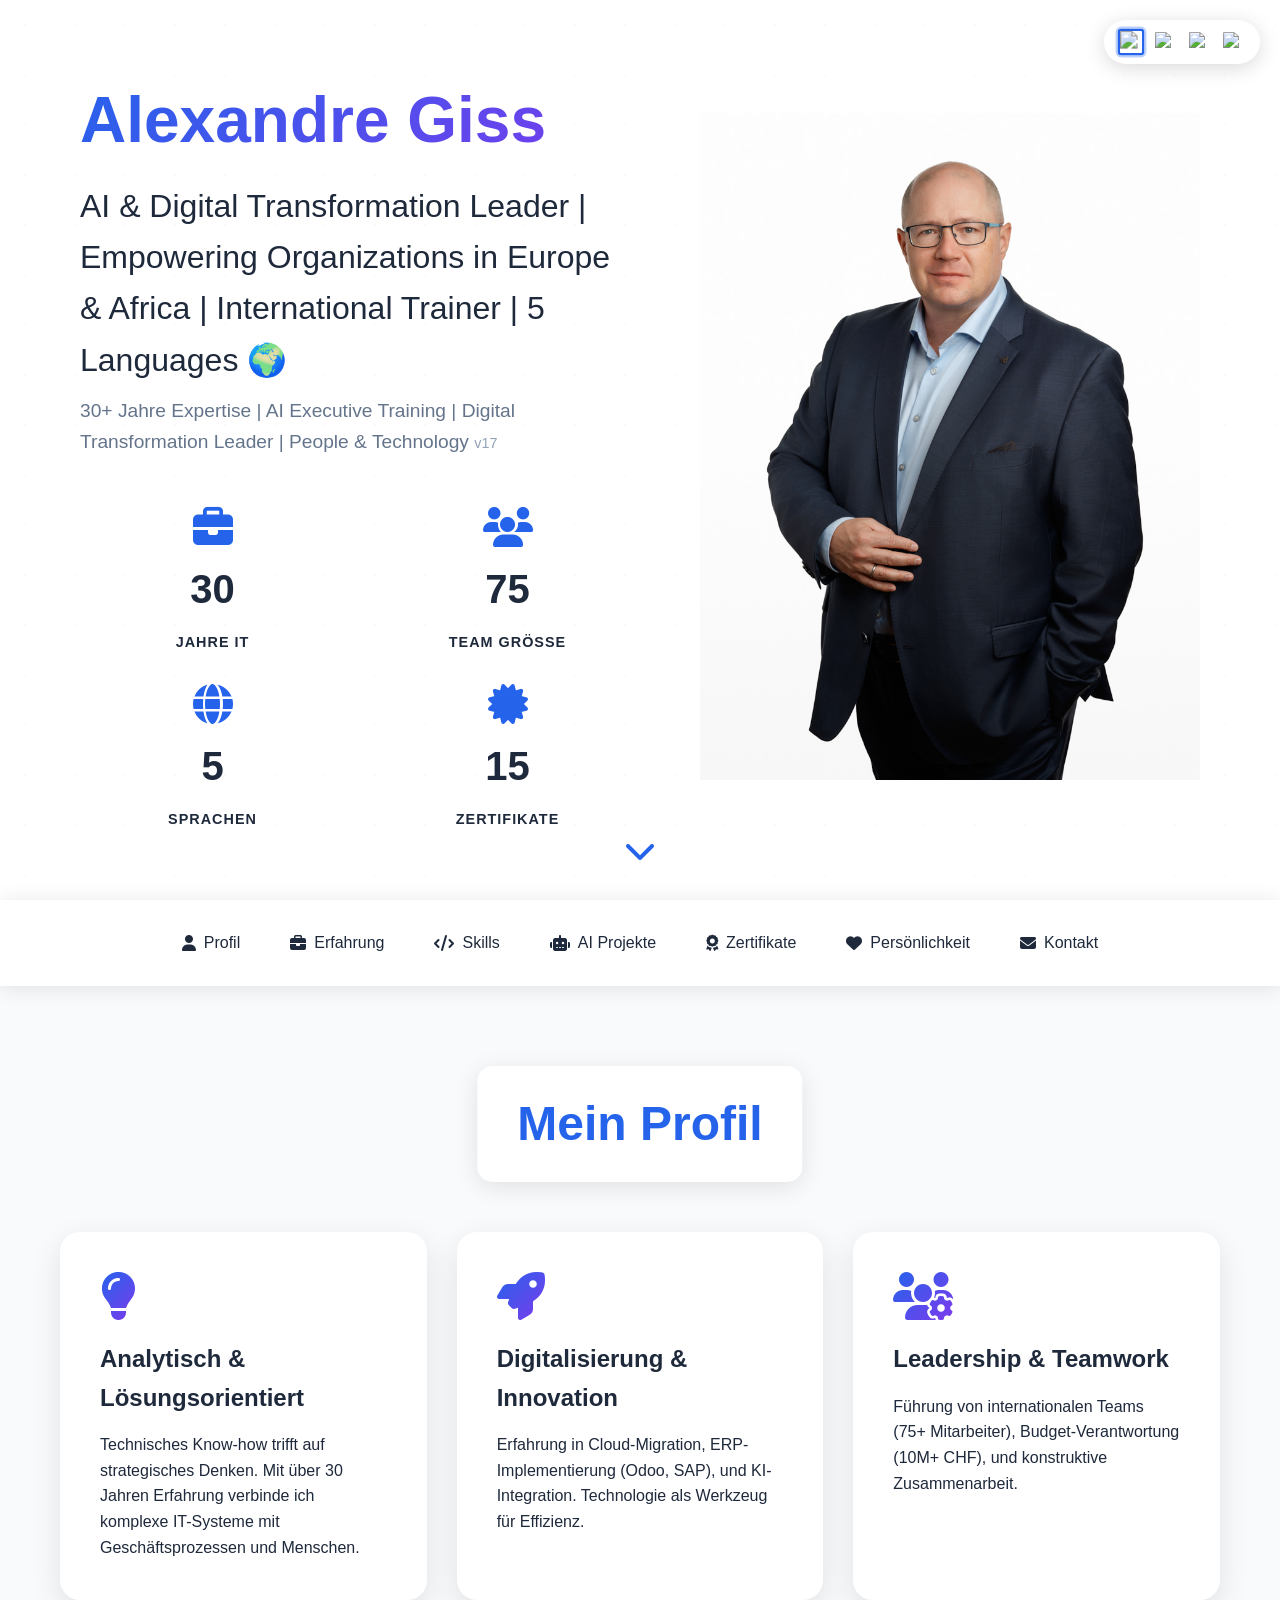
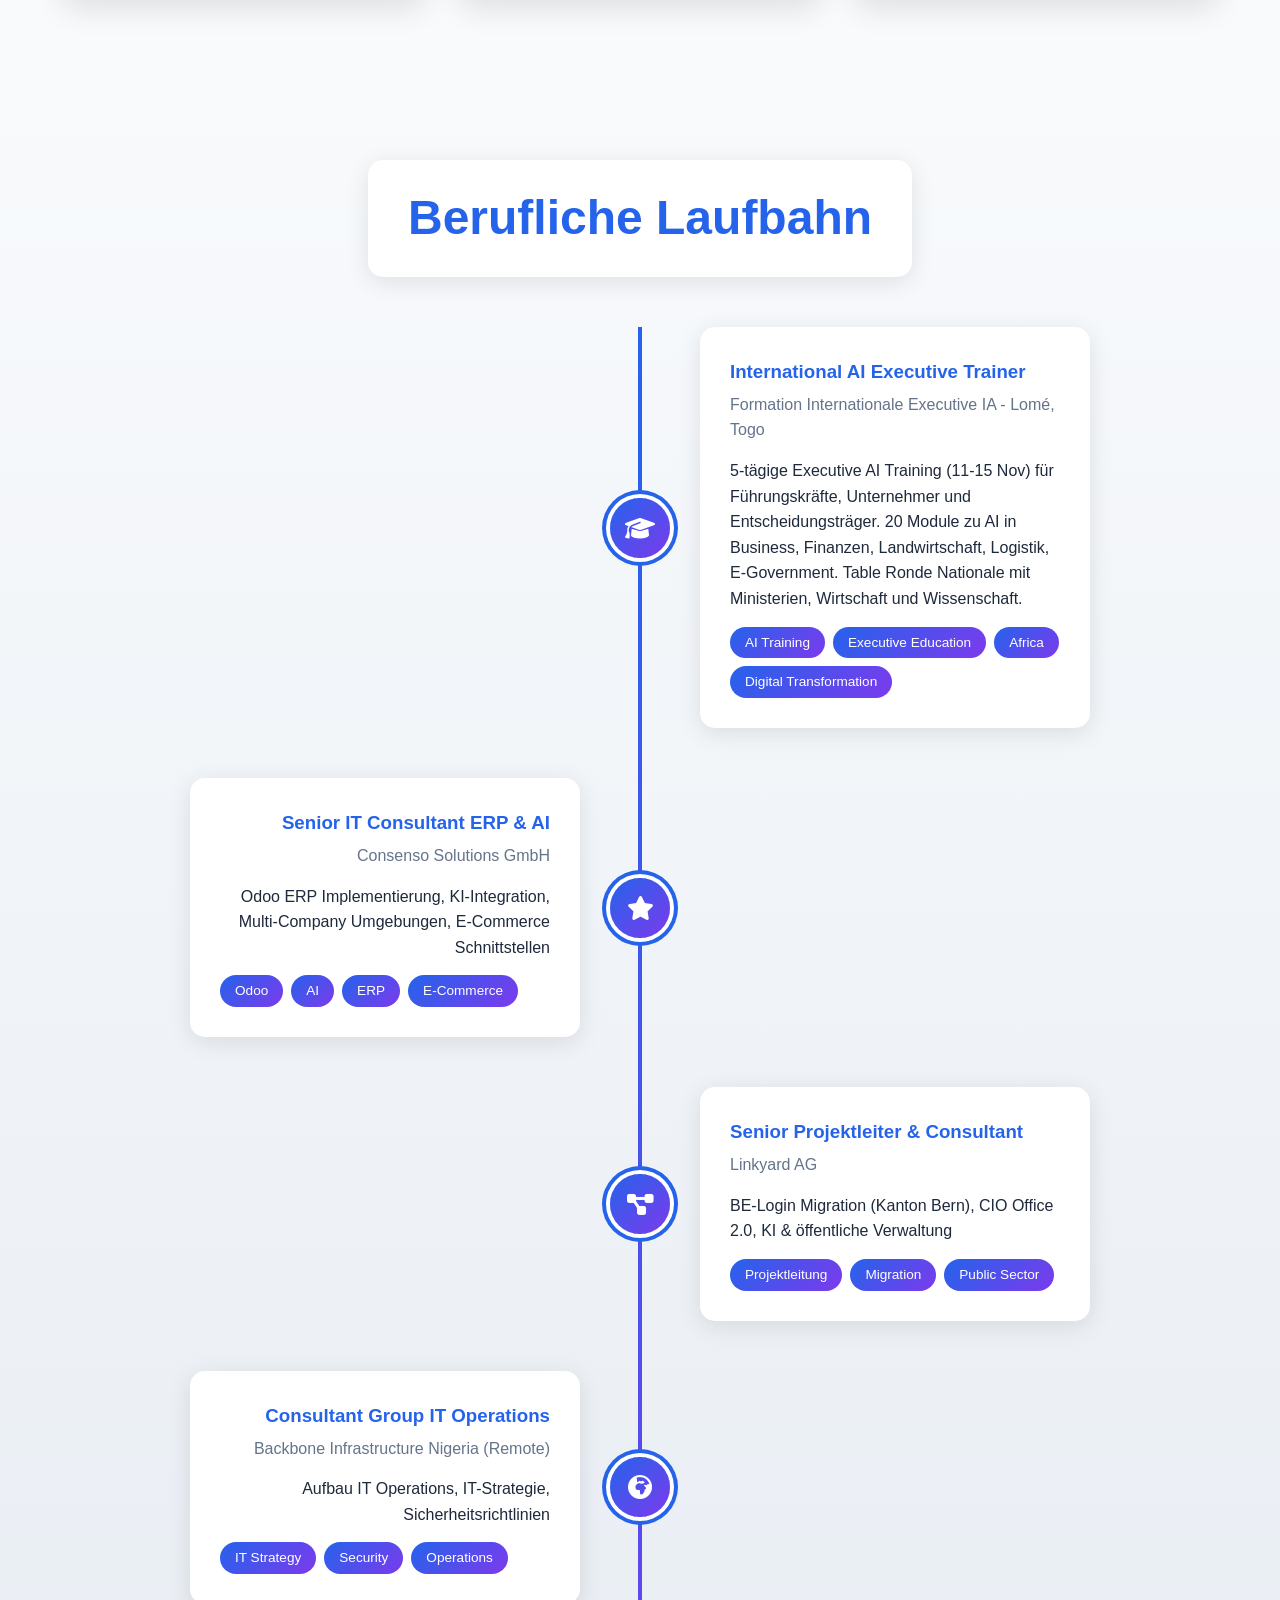
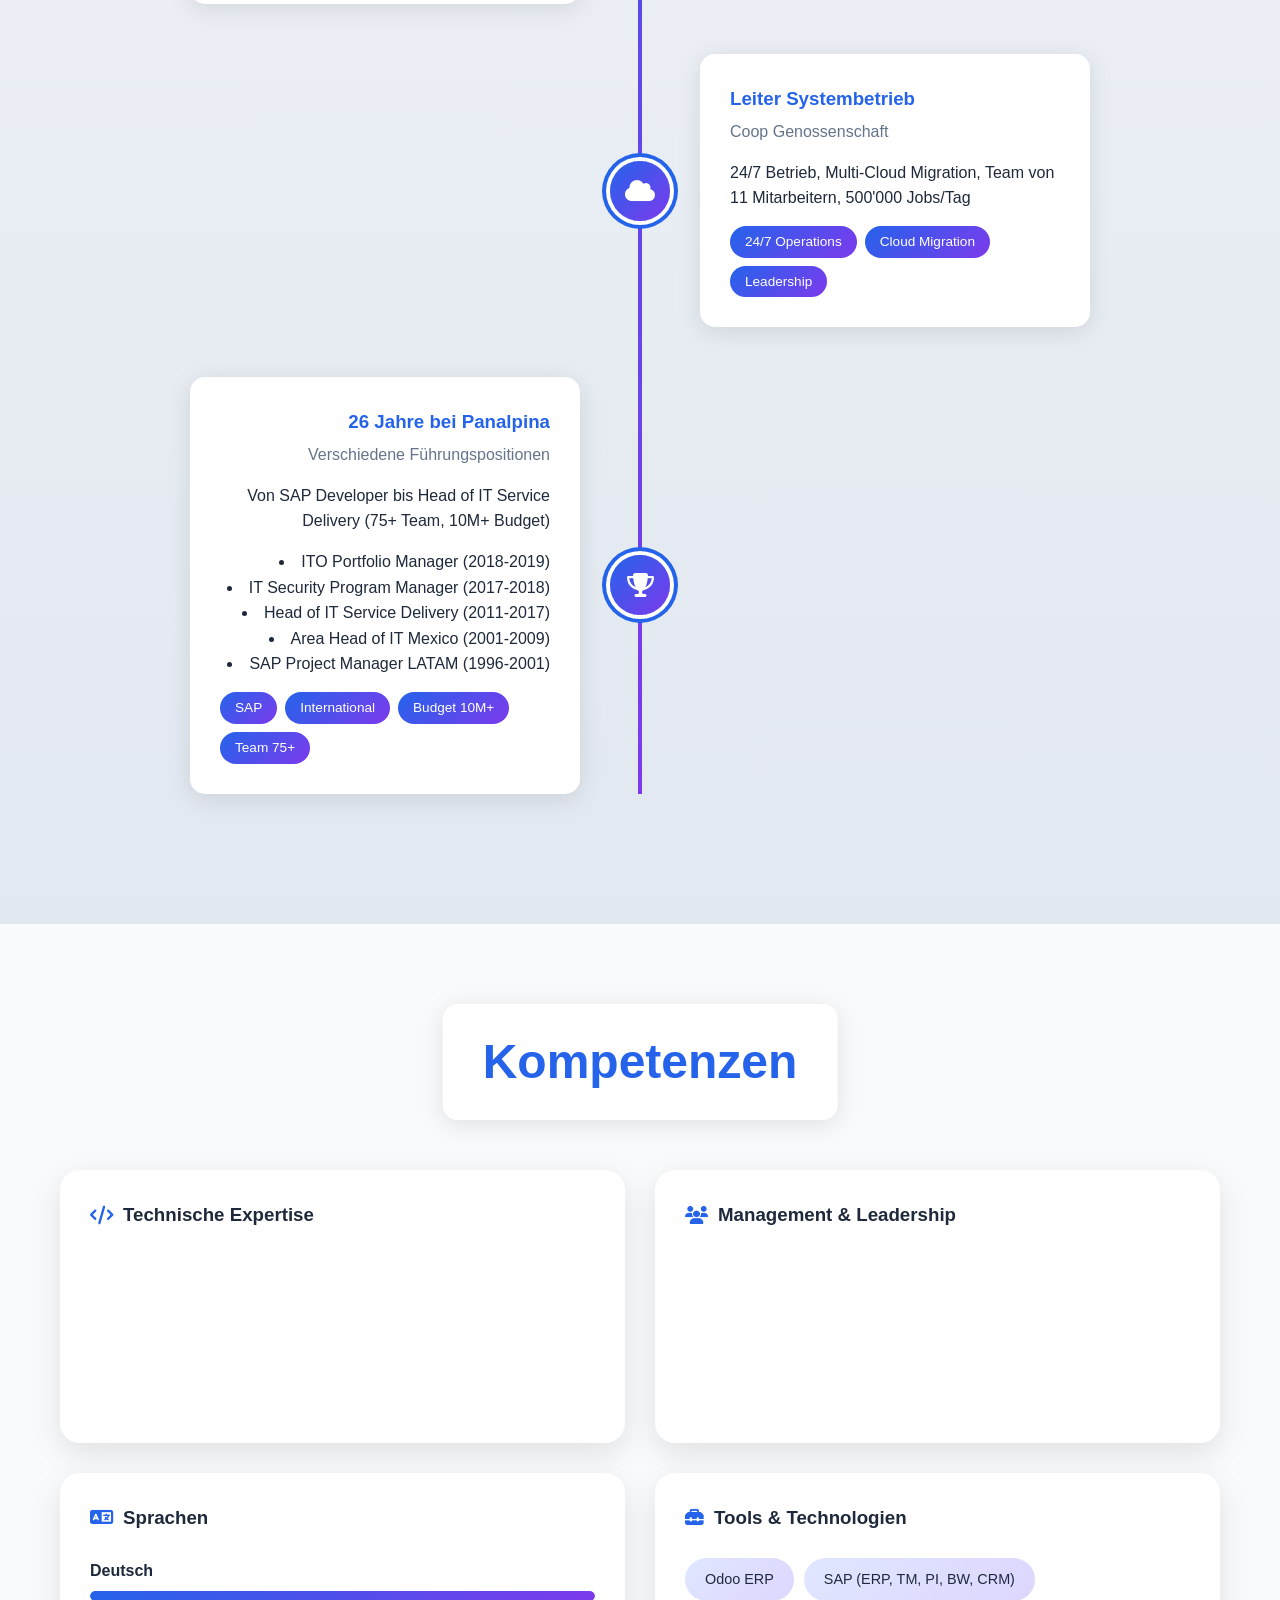
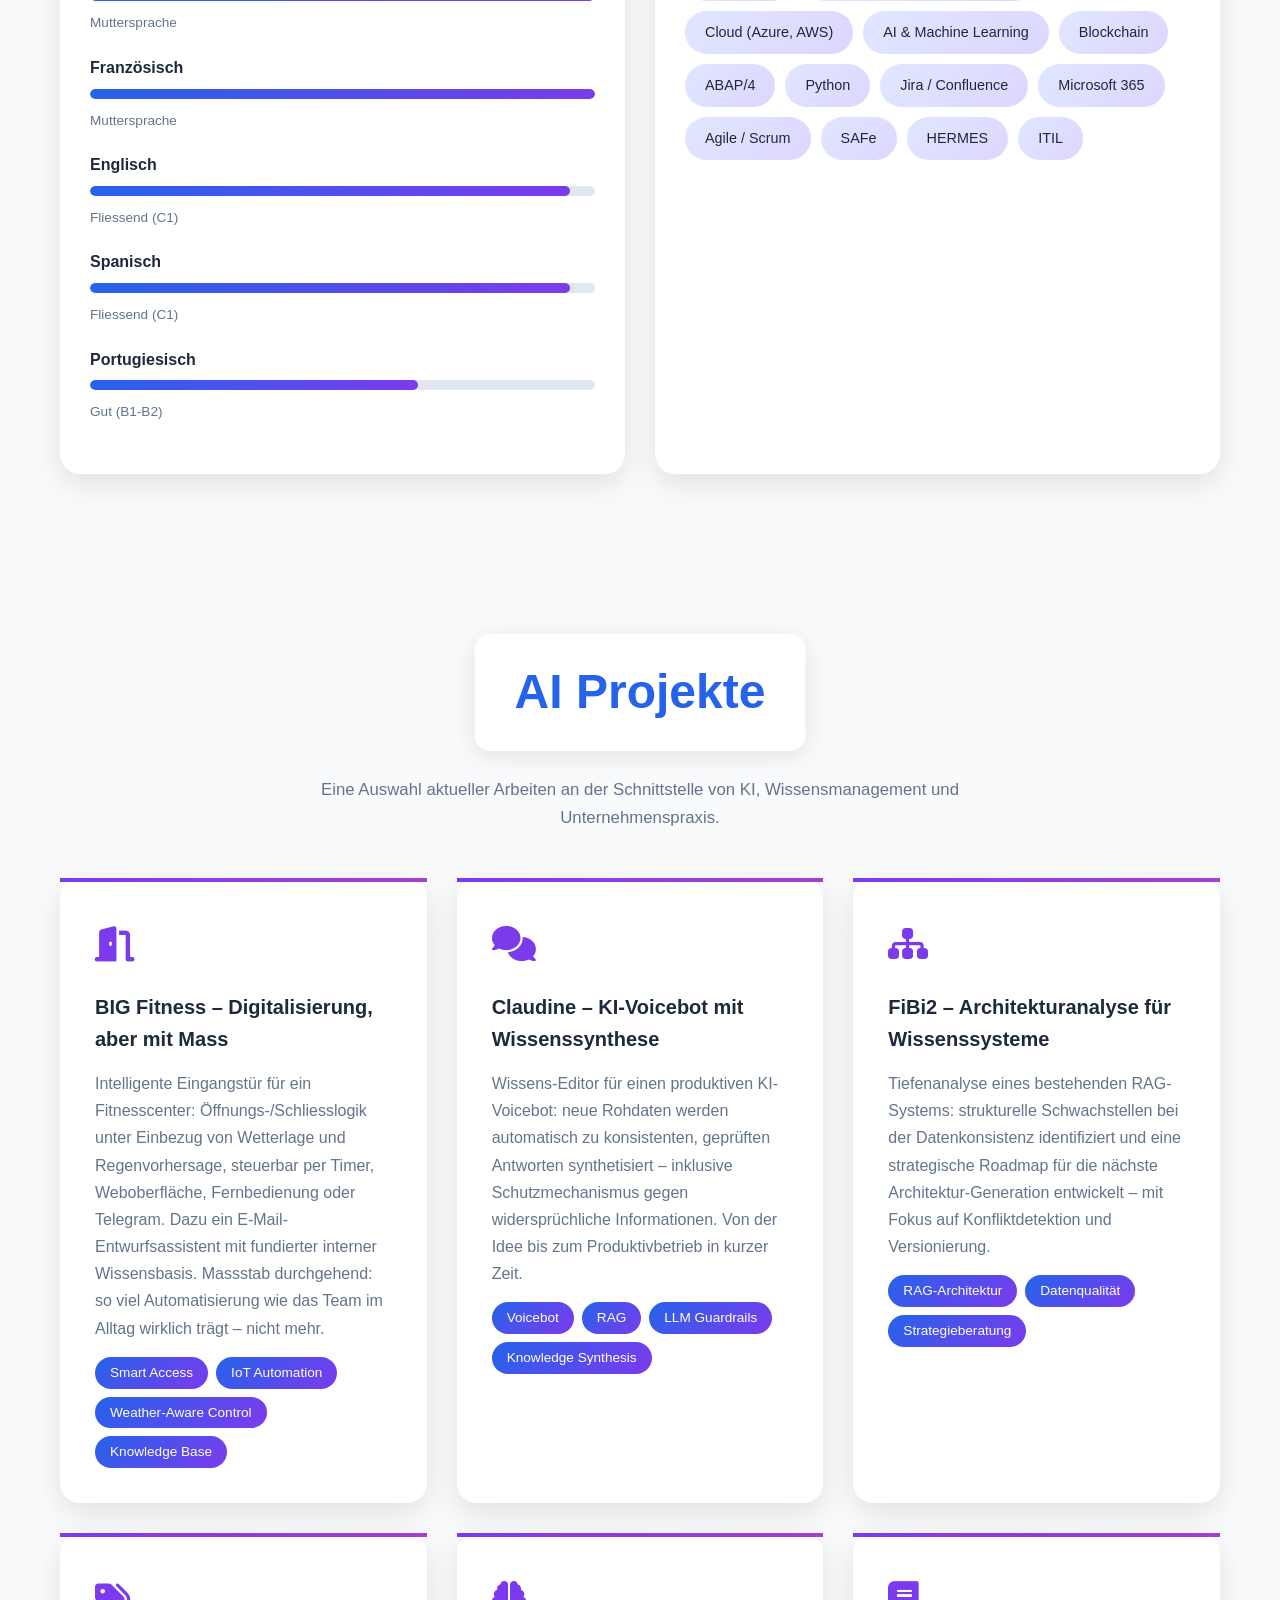
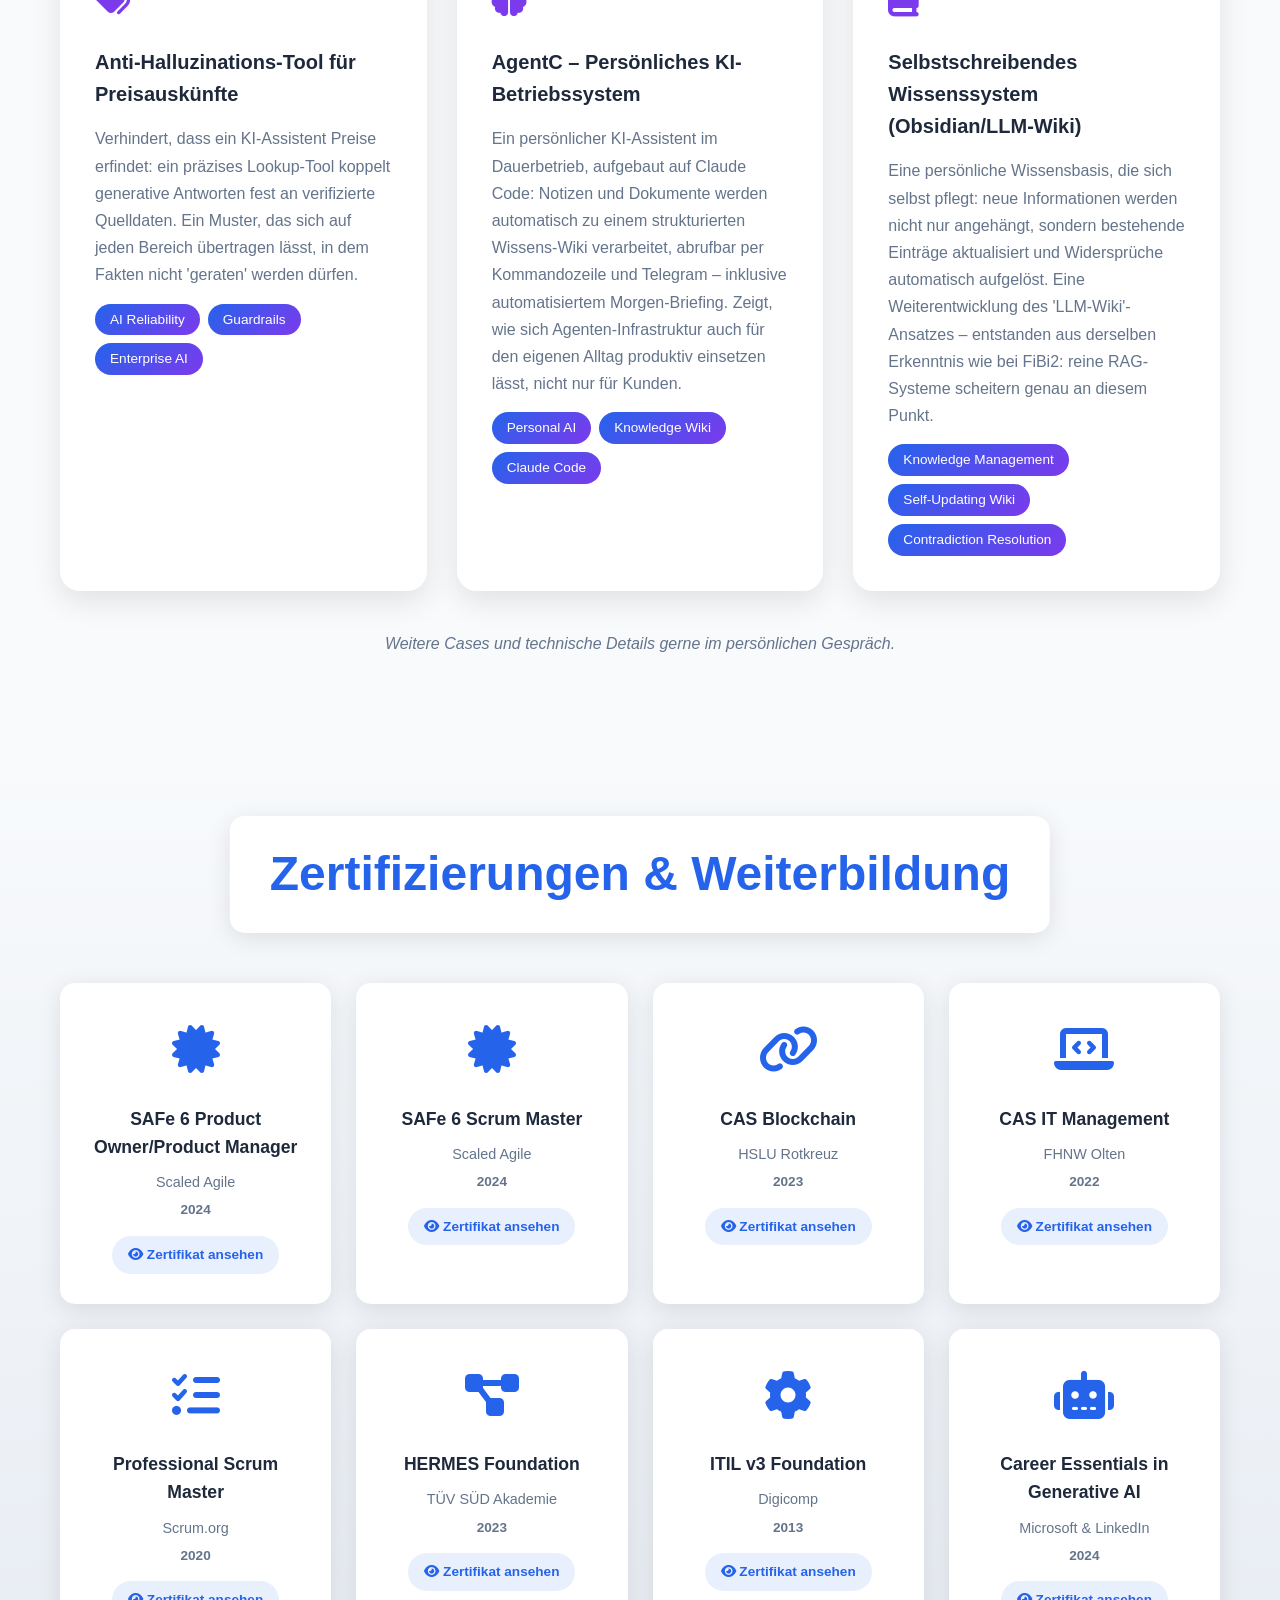
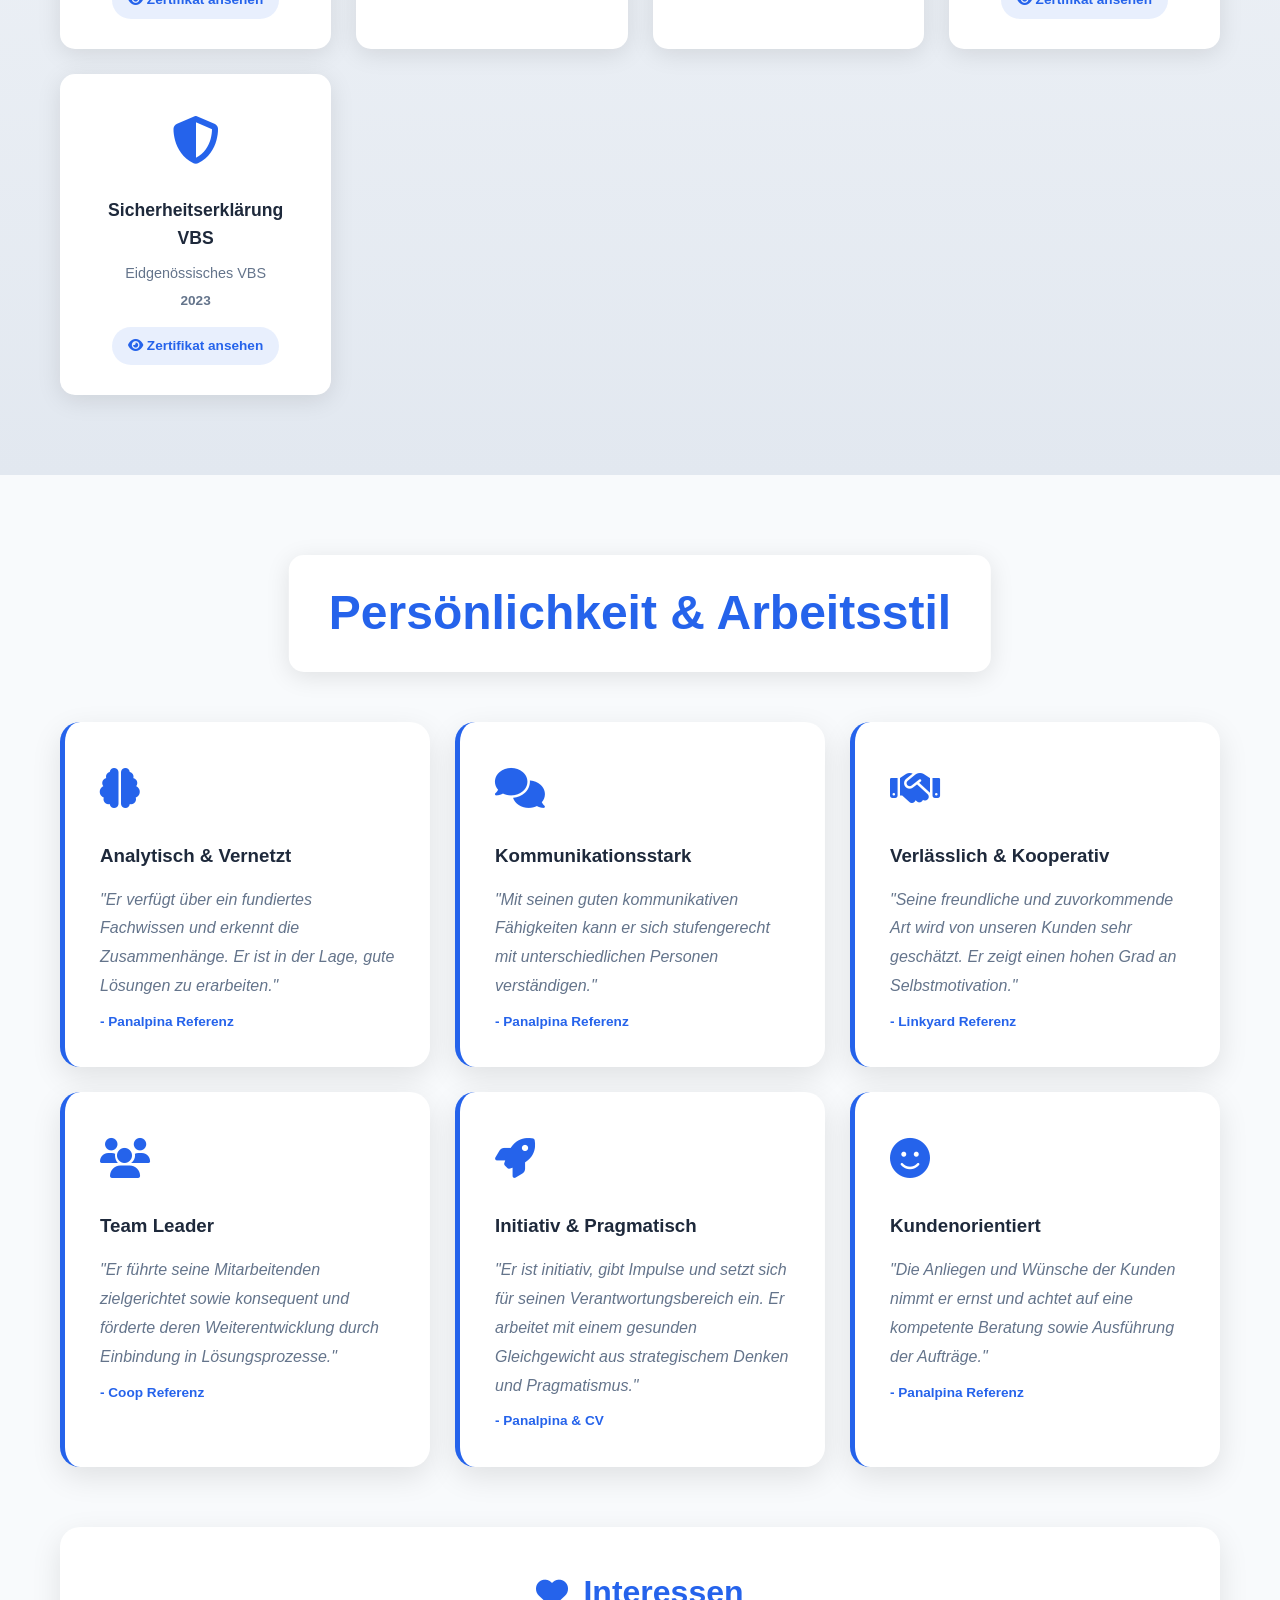
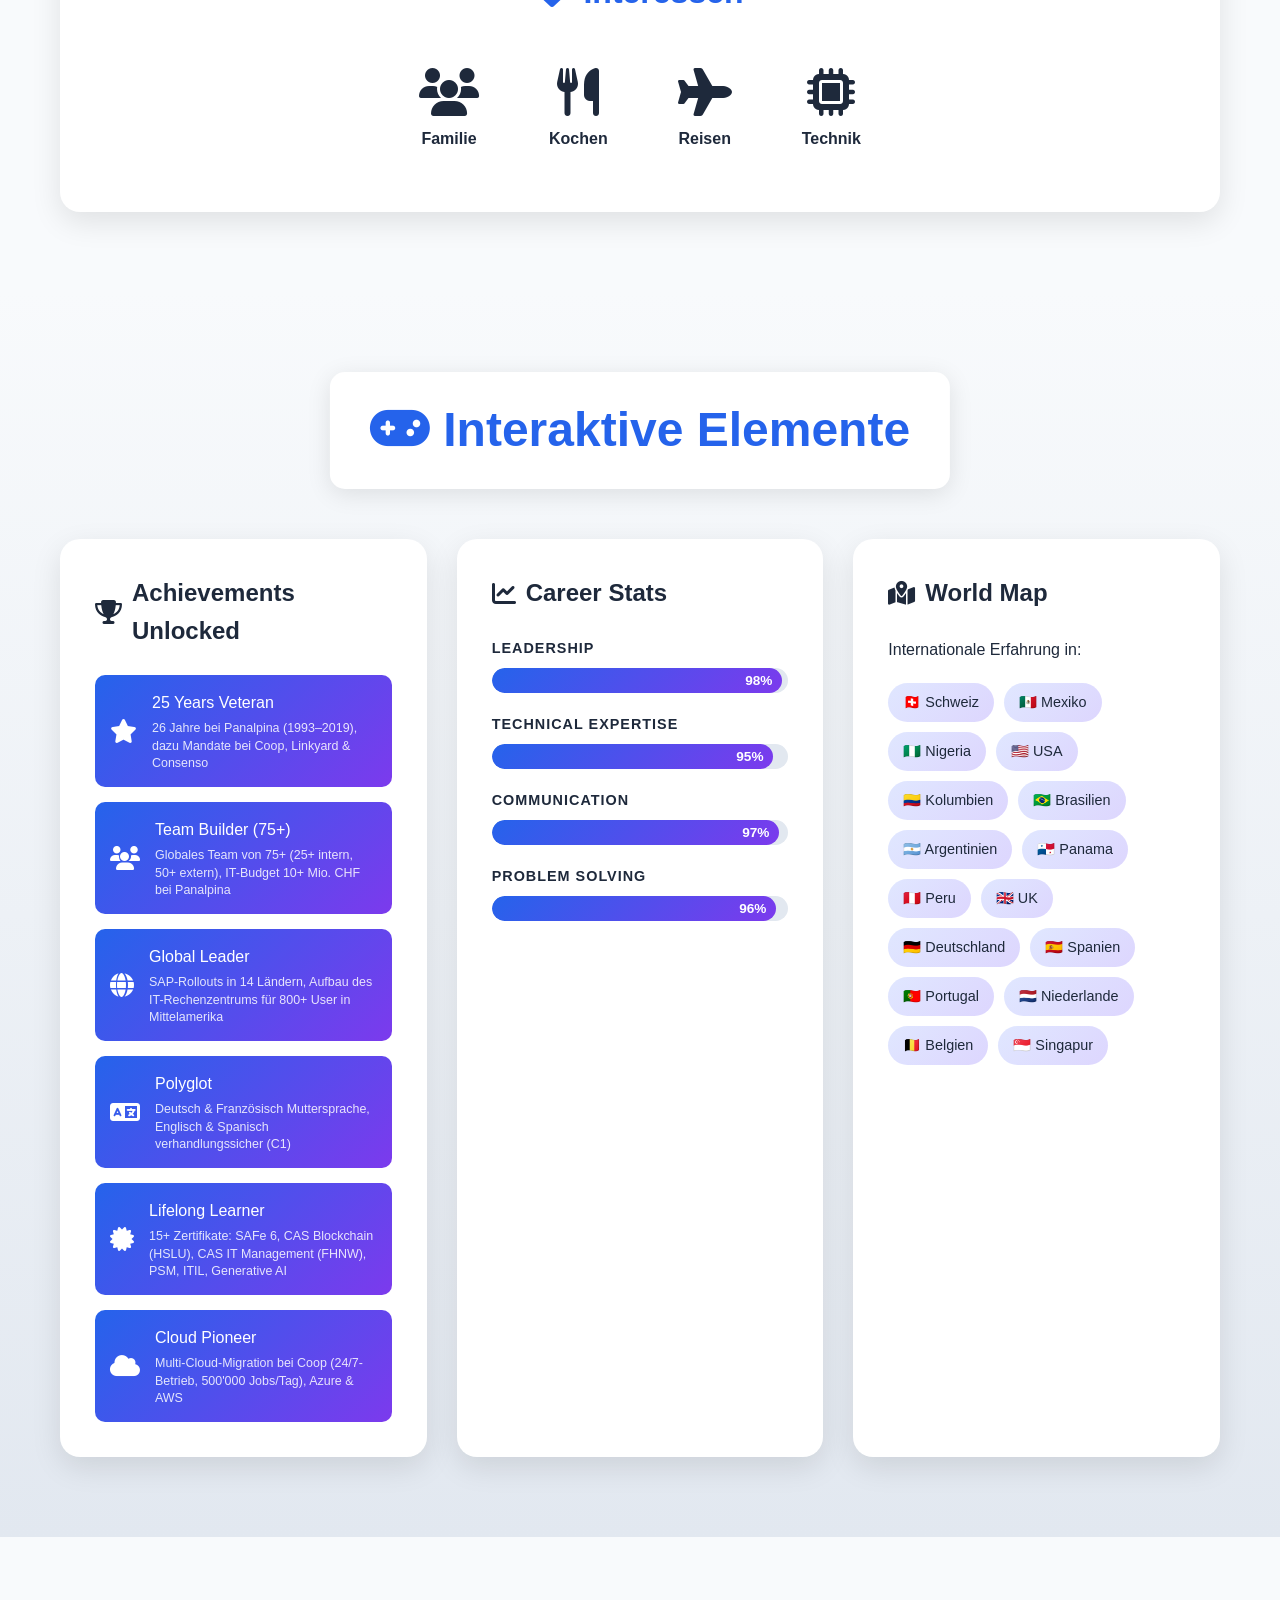
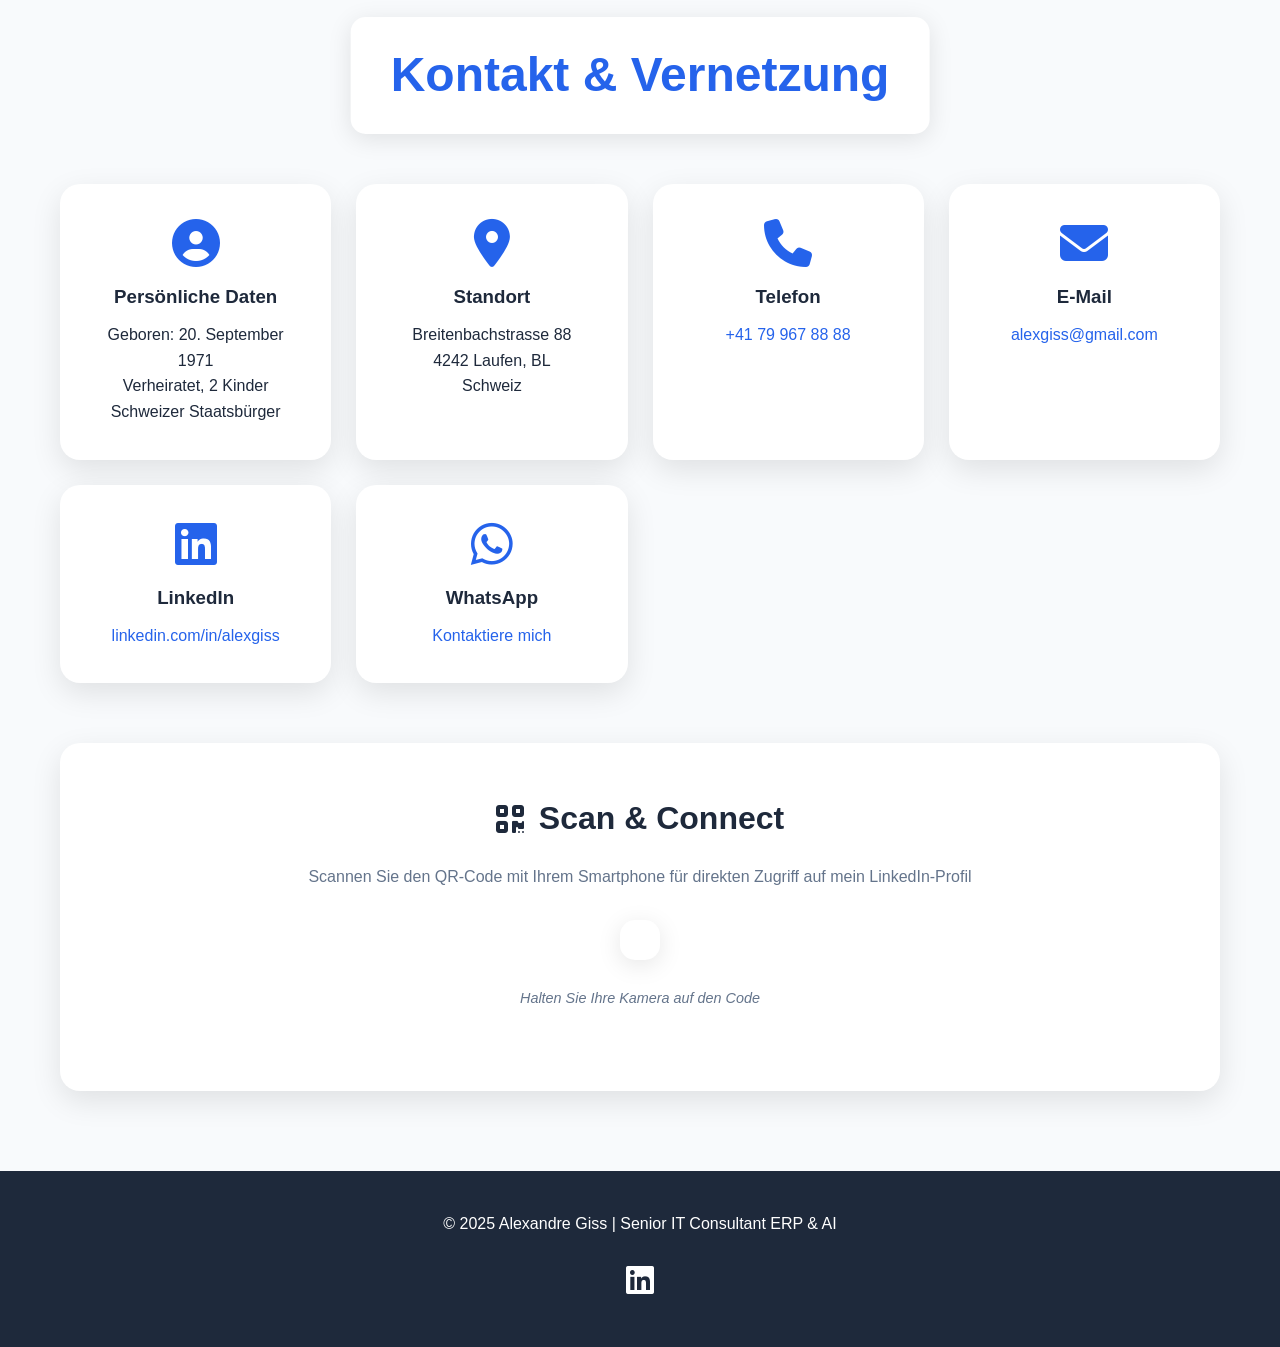
==== index-c.html @ f8e8632a "Restructure into single repo: index.html public default, index-c.html confidential index.html become" ====
<!DOCTYPE html>
<html lang="de">
<head>
    <meta charset="UTF-8">
    <meta name="viewport" content="width=device-width, initial-scale=1.0">
    <title>Alexandre Giss - AI & Digital Transformation Leader | International Trainer</title>
    <meta name="description" content="AI & Digital Transformation Leader | Empowering Organizations in Europe & Africa | International Trainer | 30+ Years Expertise">
    <meta property="og:title" content="Alexandre Giss - AI & Digital Transformation Leader | International Trainer">
    <meta property="og:description" content="AI & Digital Transformation Leader | Empowering Organizations in Europe & Africa | International Trainer | 30+ Years Expertise">
    <meta property="og:type" content="website">
    <meta property="og:url" content="https://xelag155.github.io">
    <meta name="twitter:card" content="summary_large_image">
    <meta name="twitter:title" content="Alexandre Giss - AI & Digital Transformation Leader | International Trainer">
    <meta name="twitter:description" content="AI & Digital Transformation Leader | Empowering Organizations in Europe & Africa | International Trainer | 30+ Years Expertise">
    <link rel="stylesheet" href="styles.css">
    <link rel="stylesheet" href="https://cdnjs.cloudflare.com/ajax/libs/font-awesome/6.4.0/css/all.min.css">
    <script src="https://cdn.jsdelivr.net/npm/chart.js@4.4.0/dist/chart.umd.min.js"></script>
    <script src="https://cdnjs.cloudflare.com/ajax/libs/qrcodejs/1.0.0/qrcode.min.js"></script>
</head>
<body>
    <!-- Language Switcher -->
    <div class="language-switcher">
        <img id="lang-de" class="lang-flag active"
             src="https://flagcdn.com/w40/ch.png"
             alt="Deutsch" title="Deutsch" width="24" height="24">
        <img id="lang-en" class="lang-flag"
             src="https://flagcdn.com/w40/gb.png"
             alt="English" title="English" width="24" height="18">
        <img id="lang-fr" class="lang-flag"
             src="https://flagcdn.com/w40/fr.png"
             alt="Français" title="Français" width="24" height="18">
        <img id="lang-es" class="lang-flag"
             src="https://flagcdn.com/w40/mx.png"
             alt="Español" title="Español" width="24" height="18">
    </div>

    <!-- Hero Section -->
    <section class="hero">
        <div class="hero-content">
            <h1>Alexandre Giss</h1>
            <h2 class="subtitle" data-de="AI & Digital Transformation Leader | Empowering Organizations in Europe & Africa | International Trainer | 5 Languages 🌍" data-en="AI & Digital Transformation Leader | Empowering Organizations in Europe & Africa | International Trainer | 5 Languages 🌍" data-fr="Leader en IA & Transformation Digitale | Autonomisation des Organisations en Europe & Afrique | Formateur International | 5 Langues 🌍" data-es="Líder en IA & Transformación Digital | Empoderamiento de Organizaciones en Europa & África | Formador Internacional | 5 Idiomas 🌍">AI & Digital Transformation Leader | Empowering Organizations in Europe & Africa | International Trainer | 5 Languages 🌍</h2>
            <p class="tagline">
                <span data-de="30+ Jahre Expertise | AI Executive Training | Digital Transformation Leader | People & Technology" data-en="30+ Years of Expertise | AI Executive Training | Digital Transformation Leader | People & Technology" data-fr="30+ Années d'Expertise | Formation Executive IA | Leader de la Transformation Digitale | Personnes & Technologie" data-es="30+ Años de Experiencia | Formación Ejecutiva IA | Líder en Transformación Digital | Personas & Tecnología">30+ Jahre Expertise | AI Executive Training | Digital Transformation Leader | People & Technology</span>
                <span style="color: #94a3b8; font-size: 0.75em; font-weight: 300;">v17</span>
            </p>
            <div class="hero-stats">
                <div class="stat-item">
                    <i class="fas fa-briefcase"></i>
                    <span class="stat-number" data-target="30">30</span>
                    <span class="stat-label" data-de="Jahre IT" data-en="Years in IT" data-fr="Années IT" data-es="Años TI">Jahre IT</span>
                </div>
                <div class="stat-item">
                    <i class="fas fa-users"></i>
                    <span class="stat-number" data-target="75">75</span>
                    <span class="stat-label" data-de="Team Größe" data-en="Team Size" data-fr="Taille d'Équipe" data-es="Tamaño de Equipo">Team Größe</span>
                </div>
                <div class="stat-item">
                    <i class="fas fa-globe"></i>
                    <span class="stat-number" data-target="5">5</span>
                    <span class="stat-label" data-de="Sprachen" data-en="Languages" data-fr="Langues" data-es="Idiomas">Sprachen</span>
                </div>
                <div class="stat-item">
                    <i class="fas fa-certificate"></i>
                    <span class="stat-number" data-target="15">15</span>
                    <span class="stat-label" data-de="Zertifikate" data-en="Certificates" data-fr="Certificats" data-es="Certificados">Zertifikate</span>
                </div>
            </div>
        </div>
        <div class="hero-image">
            <img src="Giss-Alex-1161.jpg" alt="Alexandre Giss" class="profile-photo">
        </div>
        <div class="scroll-indicator">
            <i class="fas fa-chevron-down"></i>
        </div>
    </section>

    <!-- Navigation -->
    <nav class="nav-bar">
        <a href="#about" class="nav-link"><i class="fas fa-user"></i> <span data-de="Profil" data-en="Profile" data-fr="Profil" data-es="Perfil">Profil</span></a>
        <a href="#experience" class="nav-link"><i class="fas fa-briefcase"></i> <span data-de="Erfahrung" data-en="Experience" data-fr="Expérience" data-es="Experiencia">Erfahrung</span></a>
        <a href="#skills" class="nav-link"><i class="fas fa-code"></i> <span data-de="Skills" data-en="Skills" data-fr="Compétences" data-es="Competencias">Skills</span></a>
        <a href="#ai-projects" class="nav-link"><i class="fas fa-robot"></i> <span data-de="AI Projekte" data-en="AI Projects" data-fr="Projets IA" data-es="Proyectos IA">AI Projekte</span></a>
        <a href="#certifications" class="nav-link"><i class="fas fa-award"></i> <span data-de="Zertifikate" data-en="Certifications" data-fr="Certificats" data-es="Certificados">Zertifikate</span></a>
        <a href="#personality" class="nav-link"><i class="fas fa-heart"></i> <span data-de="Persönlichkeit" data-en="Personality" data-fr="Personnalité" data-es="Personalidad">Persönlichkeit</span></a>
        <a href="#contact" class="nav-link"><i class="fas fa-envelope"></i> <span data-de="Kontakt" data-en="Contact" data-fr="Contact" data-es="Contacto">Kontakt</span></a>
    </nav>

    <!-- About Section -->
    <section id="about" class="section">
        <div class="container">
            <h2 class="section-title" data-de="Mein Profil" data-en="My Profile" data-fr="Mon Profil" data-es="Mi Perfil">Mein Profil</h2>
            <div class="about-grid">
                <div class="about-card">
                    <i class="fas fa-lightbulb"></i>
                    <h3 data-de="Analytisch & Lösungsorientiert" data-en="Analytical & Solution-Oriented" data-fr="Analytique & Orienté Solutions" data-es="Analítico & Orientado a Soluciones">Analytisch & Lösungsorientiert</h3>
                    <p data-de="Technisches Know-how trifft auf strategisches Denken. Mit über 30 Jahren Erfahrung verbinde ich komplexe IT-Systeme mit Geschäftsprozessen und Menschen." data-en="Technical expertise meets strategic thinking. With over 30 years of experience, I connect complex IT systems with business processes and people." data-fr="L'expertise technique rencontre la pensée stratégique. Avec plus de 30 ans d'expérience, je relie les systèmes informatiques complexes aux processus métier et aux personnes." data-es="La experiencia técnica se encuentra con el pensamiento estratégico. Con más de 30 años de experiencia, conecto sistemas TI complejos con procesos empresariales y personas.">Technisches Know-how trifft auf strategisches Denken. Mit über 30 Jahren Erfahrung verbinde ich komplexe IT-Systeme mit Geschäftsprozessen und Menschen.</p>
                </div>
                <div class="about-card">
                    <i class="fas fa-rocket"></i>
                    <h3 data-de="Digitalisierung & Innovation" data-en="Digitalization & Innovation" data-fr="Digitalisation & Innovation" data-es="Digitalización & Innovación">Digitalisierung & Innovation</h3>
                    <p data-de="Erfahrung in Cloud-Migration, ERP-Implementierung (Odoo, SAP), und KI-Integration. Technologie als Werkzeug für Effizienz." data-en="Experience in cloud migration, ERP implementation (Odoo, SAP), and AI integration. Technology as a tool for efficiency." data-fr="Expérience en migration cloud, implémentation ERP (Odoo, SAP) et intégration IA. La technologie comme outil d'efficacité." data-es="Experiencia en migración cloud, implementación ERP (Odoo, SAP) e integración de IA. La tecnología como herramienta de eficiencia.">Erfahrung in Cloud-Migration, ERP-Implementierung (Odoo, SAP), und KI-Integration. Technologie als Werkzeug für Effizienz.</p>
                </div>
                <div class="about-card">
                    <i class="fas fa-users-cog"></i>
                    <h3 data-de="Leadership & Teamwork" data-en="Leadership & Teamwork" data-fr="Leadership & Travail d'Équipe" data-es="Liderazgo & Trabajo en Equipo">Leadership & Teamwork</h3>
                    <p data-de="Führung von internationalen Teams (75+ Mitarbeiter), Budget-Verantwortung (10M+ CHF), und konstruktive Zusammenarbeit." data-en="Leading international teams (75+ employees), budget responsibility (10M+ CHF), and constructive collaboration." data-fr="Direction d'équipes internationales (75+ employés), responsabilité budgétaire (10M+ CHF) et collaboration constructive." data-es="Dirección de equipos internacionales (75+ empleados), responsabilidad presupuestaria (10M+ CHF) y colaboración constructiva.">Führung von internationalen Teams (75+ Mitarbeiter), Budget-Verantwortung (10M+ CHF), und konstruktive Zusammenarbeit.</p>
                </div>
            </div>
        </div>
    </section>

    <!-- Experience Timeline -->
    <section id="experience" class="section bg-alt">
        <div class="container">
            <h2 class="section-title" data-de="Berufliche Laufbahn" data-en="Professional Career" data-fr="Parcours Professionnel" data-es="Carrera Profesional">Berufliche Laufbahn</h2>
            <div class="timeline">
                <div class="timeline-item" data-year="2025">
                    <div class="timeline-icon"><i class="fas fa-graduation-cap"></i></div>
                    <div class="timeline-content">
                        <h3 data-de="International AI Executive Trainer" data-en="International AI Executive Trainer" data-fr="Formateur International Executive IA" data-es="Formador Internacional Ejecutivo IA">International AI Executive Trainer</h3>
                        <h4 data-de="Formation Internationale Executive IA - Lomé, Togo" data-en="International Executive AI Training - Lomé, Togo" data-fr="Formation Internationale Executive IA - Lomé, Togo" data-es="Formación Internacional Ejecutiva IA - Lomé, Togo">Formation Internationale Executive IA - Lomé, Togo</h4>
                        <p data-de="5-tägige Executive AI Training (11-15 Nov) für Führungskräfte, Unternehmer und Entscheidungsträger. 20 Module zu AI in Business, Finanzen, Landwirtschaft, Logistik, E-Government. Table Ronde Nationale mit Ministerien, Wirtschaft und Wissenschaft." data-en="5-day Executive AI Training (Nov 11-15) for executives, entrepreneurs and decision-makers. 20 modules on AI in Business, Finance, Agriculture, Logistics, E-Government. National Round Table with Ministries, Business and Academia." data-fr="Formation Executive IA de 5 jours (11-15 nov) pour dirigeants, entrepreneurs et décideurs. 20 modules sur l'IA dans les affaires, finance, agriculture, logistique, e-gouvernement. Table Ronde Nationale avec Ministères, Entreprises et Académie." data-es="Formación Ejecutiva IA de 5 días (11-15 nov) para ejecutivos, emprendedores y tomadores de decisiones. 20 módulos sobre IA en Negocios, Finanzas, Agricultura, Logística, E-Gobierno. Mesa Redonda Nacional con Ministerios, Empresas y Academia.">5-tägige Executive AI Training (11-15 Nov) für Führungskräfte, Unternehmer und Entscheidungsträger. 20 Module zu AI in Business, Finanzen, Landwirtschaft, Logistik, E-Government. Table Ronde Nationale mit Ministerien, Wirtschaft und Wissenschaft.</p>
                        <div class="tags">
                            <span class="tag">AI Training</span>
                            <span class="tag">Executive Education</span>
                            <span class="tag">Africa</span>
                            <span class="tag">Digital Transformation</span>
                        </div>
                    </div>
                </div>
                <div class="timeline-item" data-year="2024">
                    <div class="timeline-icon"><i class="fas fa-star"></i></div>
                    <div class="timeline-content">
                        <h3>Senior IT Consultant ERP & AI</h3>
                        <h4>Consenso Solutions GmbH</h4>
                        <p data-de="Odoo ERP Implementierung, KI-Integration, Multi-Company Umgebungen, E-Commerce Schnittstellen" data-en="Odoo ERP implementation, AI integration, multi-company environments, e-commerce interfaces" data-fr="Implémentation ERP Odoo, intégration IA, environnements multi-entreprises, interfaces e-commerce" data-es="Implementación ERP Odoo, integración IA, entornos multi-empresa, interfaces e-commerce">Odoo ERP Implementierung, KI-Integration, Multi-Company Umgebungen, E-Commerce Schnittstellen</p>
                        <div class="tags">
                            <span class="tag">Odoo</span>
                            <span class="tag">AI</span>
                            <span class="tag">ERP</span>
                            <span class="tag">E-Commerce</span>
                        </div>
                    </div>
                </div>
                <div class="timeline-item" data-year="2023-24">
                    <div class="timeline-icon"><i class="fas fa-project-diagram"></i></div>
                    <div class="timeline-content">
                        <h3 data-de="Senior Projektleiter & Consultant" data-en="Senior Project Manager & Consultant" data-fr="Chef de Projet Senior & Consultant" data-es="Gerente de Proyectos Senior & Consultor">Senior Projektleiter & Consultant</h3>
                        <h4>Linkyard AG</h4>
                        <p data-de="BE-Login Migration (Kanton Bern), CIO Office 2.0, KI & öffentliche Verwaltung" data-en="BE-Login migration (Canton of Bern), CIO Office 2.0, AI & public administration" data-fr="Migration BE-Login (Canton de Berne), CIO Office 2.0, IA & administration publique" data-es="Migración BE-Login (Cantón de Berna), CIO Office 2.0, IA & administración pública">BE-Login Migration (Kanton Bern), CIO Office 2.0, KI & öffentliche Verwaltung</p>
                        <div class="tags">
                            <span class="tag" data-de="Projektleitung" data-en="Project Management" data-fr="Gestion de Projet" data-es="Gestión de Proyectos">Projektleitung</span>
                            <span class="tag">Migration</span>
                            <span class="tag">Public Sector</span>
                        </div>
                    </div>
                </div>
                <div class="timeline-item" data-year="2022-23">
                    <div class="timeline-icon"><i class="fas fa-globe-africa"></i></div>
                    <div class="timeline-content">
                        <h3>Consultant Group IT Operations</h3>
                        <h4>Backbone Infrastructure Nigeria (Remote)</h4>
                        <p data-de="Aufbau IT Operations, IT-Strategie, Sicherheitsrichtlinien" data-en="Building IT operations, IT strategy, security policies" data-fr="Développement des opérations IT, stratégie IT, politiques de sécurité" data-es="Desarrollo de operaciones TI, estrategia TI, políticas de seguridad">Aufbau IT Operations, IT-Strategie, Sicherheitsrichtlinien</p>
                        <div class="tags">
                            <span class="tag">IT Strategy</span>
                            <span class="tag">Security</span>
                            <span class="tag">Operations</span>
                        </div>
                    </div>
                </div>
                <div class="timeline-item" data-year="2021-22">
                    <div class="timeline-icon"><i class="fas fa-cloud"></i></div>
                    <div class="timeline-content">
                        <h3 data-de="Leiter Systembetrieb" data-en="Head of System Operations" data-fr="Responsable des Opérations Système" data-es="Jefe de Operaciones de Sistemas">Leiter Systembetrieb</h3>
                        <h4>Coop Genossenschaft</h4>
                        <p data-de="24/7 Betrieb, Multi-Cloud Migration, Team von 11 Mitarbeitern, 500'000 Jobs/Tag" data-en="24/7 operations, multi-cloud migration, team of 11 employees, 500,000 jobs/day" data-fr="Opérations 24/7, migration multi-cloud, équipe de 11 employés, 500'000 jobs/jour" data-es="Operaciones 24/7, migración multi-cloud, equipo de 11 empleados, 500,000 jobs/día">24/7 Betrieb, Multi-Cloud Migration, Team von 11 Mitarbeitern, 500'000 Jobs/Tag</p>
                        <div class="tags">
                            <span class="tag">24/7 Operations</span>
                            <span class="tag">Cloud Migration</span>
                            <span class="tag">Leadership</span>
                        </div>
                    </div>
                </div>
                <div class="timeline-item" data-year="1993-2019">
                    <div class="timeline-icon"><i class="fas fa-trophy"></i></div>
                    <div class="timeline-content">
                        <h3 data-de="26 Jahre bei Panalpina" data-en="26 Years at Panalpina" data-fr="26 Ans chez Panalpina" data-es="26 Años en Panalpina">26 Jahre bei Panalpina</h3>
                        <h4 data-de="Verschiedene Führungspositionen" data-en="Various Leadership Positions" data-fr="Diverses Positions de Direction" data-es="Diversas Posiciones de Liderazgo">Verschiedene Führungspositionen</h4>
                        <p data-de="Von SAP Developer bis Head of IT Service Delivery (75+ Team, 10M+ Budget)" data-en="From SAP Developer to Head of IT Service Delivery (75+ team, 10M+ budget)" data-fr="De développeur SAP à responsable de la prestation de services IT (75+ équipe, 10M+ budget)" data-es="De desarrollador SAP a jefe de entrega de servicios TI (75+ equipo, 10M+ presupuesto)">Von SAP Developer bis Head of IT Service Delivery (75+ Team, 10M+ Budget)</p>
                        <ul class="experience-list">
                            <li>ITO Portfolio Manager (2018-2019)</li>
                            <li>IT Security Program Manager (2017-2018)</li>
                            <li>Head of IT Service Delivery (2011-2017)</li>
                            <li>Area Head of IT Mexico (2001-2009)</li>
                            <li>SAP Project Manager LATAM (1996-2001)</li>
                        </ul>
                        <div class="tags">
                            <span class="tag">SAP</span>
                            <span class="tag">International</span>
                            <span class="tag">Budget 10M+</span>
                            <span class="tag">Team 75+</span>
                        </div>
                    </div>
                </div>
            </div>
        </div>
    </section>

    <!-- Skills Section -->
    <section id="skills" class="section">
        <div class="container">
            <h2 class="section-title" data-de="Kompetenzen" data-en="Skills & Competencies" data-fr="Compétences" data-es="Competencias">Kompetenzen</h2>
            <div class="skills-grid">
                <!-- Technical Skills Chart -->
                <div class="skill-chart-container">
                    <h3><i class="fas fa-code"></i> <span data-de="Technische Expertise" data-en="Technical Expertise" data-fr="Expertise Technique" data-es="Experiencia Técnica">Technische Expertise</span></h3>
                    <canvas id="technicalSkillsChart"></canvas>
                </div>

                <!-- Management Skills Chart -->
                <div class="skill-chart-container">
                    <h3><i class="fas fa-users"></i> <span data-de="Management & Leadership" data-en="Management & Leadership" data-fr="Management & Leadership" data-es="Gestión & Liderazgo">Management & Leadership</span></h3>
                    <canvas id="managementSkillsChart"></canvas>
                </div>

                <!-- Languages -->
                <div class="skill-card">
                    <h3><i class="fas fa-language"></i> <span data-de="Sprachen" data-en="Languages" data-fr="Langues" data-es="Idiomas">Sprachen</span></h3>
                    <div class="language-bars">
                        <div class="language-item">
                            <span class="lang-name" data-de="Deutsch" data-en="German" data-fr="Allemand" data-es="Alemán">Deutsch</span>
                            <div class="lang-bar">
                                <div class="lang-fill" style="width: 100%"></div>
                            </div>
                            <span class="lang-level" data-de="Muttersprache" data-en="Native" data-fr="Langue maternelle" data-es="Lengua materna">Muttersprache</span>
                        </div>
                        <div class="language-item">
                            <span class="lang-name" data-de="Französisch" data-en="French" data-fr="Français" data-es="Francés">Französisch</span>
                            <div class="lang-bar">
                                <div class="lang-fill" style="width: 100%"></div>
                            </div>
                            <span class="lang-level" data-de="Muttersprache" data-en="Native" data-fr="Langue maternelle" data-es="Lengua materna">Muttersprache</span>
                        </div>
                        <div class="language-item">
                            <span class="lang-name" data-de="Englisch" data-en="English" data-fr="Anglais" data-es="Inglés">Englisch</span>
                            <div class="lang-bar">
                                <div class="lang-fill" style="width: 95%"></div>
                            </div>
                            <span class="lang-level" data-de="Fliessend (C1)" data-en="Fluent (C1)" data-fr="Courant (C1)" data-es="Fluido (C1)">Fliessend (C1)</span>
                        </div>
                        <div class="language-item">
                            <span class="lang-name" data-de="Spanisch" data-en="Spanish" data-fr="Espagnol" data-es="Español">Spanisch</span>
                            <div class="lang-bar">
                                <div class="lang-fill" style="width: 95%"></div>
                            </div>
                            <span class="lang-level" data-de="Fliessend (C1)" data-en="Fluent (C1)" data-fr="Courant (C1)" data-es="Fluido (C1)">Fliessend (C1)</span>
                        </div>
                        <div class="language-item">
                            <span class="lang-name" data-de="Portugiesisch" data-en="Portuguese" data-fr="Portugais" data-es="Portugués">Portugiesisch</span>
                            <div class="lang-bar">
                                <div class="lang-fill" style="width: 65%"></div>
                            </div>
                            <span class="lang-level" data-de="Gut (B1-B2)" data-en="Good (B1-B2)" data-fr="Bon (B1-B2)" data-es="Bueno (B1-B2)">Gut (B1-B2)</span>
                        </div>
                    </div>
                </div>

                <!-- Tools & Technologies -->
                <div class="skill-card">
                    <h3><i class="fas fa-toolbox"></i> <span data-de="Tools & Technologien" data-en="Tools & Technologies" data-fr="Outils & Technologies" data-es="Herramientas & Tecnologías">Tools & Technologien</span></h3>
                    <div class="tech-tags">
                        <span class="tech-tag">Odoo ERP</span>
                        <span class="tech-tag">SAP (ERP, TM, PI, BW, CRM)</span>
                        <span class="tech-tag">Cloud (Azure, AWS)</span>
                        <span class="tech-tag">AI & Machine Learning</span>
                        <span class="tech-tag">Blockchain</span>
                        <span class="tech-tag">ABAP/4</span>
                        <span class="tech-tag">Python</span>
                        <span class="tech-tag">Jira / Confluence</span>
                        <span class="tech-tag">Microsoft 365</span>
                        <span class="tech-tag">Agile / Scrum</span>
                        <span class="tech-tag">SAFe</span>
                        <span class="tech-tag">HERMES</span>
                        <span class="tech-tag">ITIL</span>
                    </div>
                </div>
            </div>
        </div>
    </section>

    <!-- AI Projects Section -->
    <section id="ai-projects" class="section">
        <div class="container">
            <h2 class="section-title" data-de="AI Projekte" data-en="AI Projects" data-fr="Projets IA" data-es="Proyectos IA">AI Projekte</h2>
            <p class="section-subtitle" data-de="Eine Auswahl aktueller Arbeiten an der Schnittstelle von KI, Wissensmanagement und Unternehmenspraxis." data-en="A selection of recent work at the intersection of AI, knowledge management and business practice." data-fr="Une sélection de travaux récents à l'intersection de l'IA, de la gestion des connaissances et de la pratique métier." data-es="Una selección de trabajos recientes en la intersección de la IA, la gestión del conocimiento y la práctica empresarial.">Eine Auswahl aktueller Arbeiten an der Schnittstelle von KI, Wissensmanagement und Unternehmenspraxis.</p>
            <div class="case-study-grid">
                <div class="case-study-card">
                    <div class="case-study-icon"><i class="fas fa-door-open"></i></div>
                    <h3 data-de="BIG Fitness – Digitalisierung, aber mit Mass" data-en="BIG Fitness – Digitalization, but Measured" data-fr="BIG Fitness – Digitalisation, mais avec mesure" data-es="BIG Fitness – Digitalización, pero con medida">BIG Fitness – Digitalisierung, aber mit Mass</h3>
                    <p data-de="Intelligente Eingangstür für ein Fitnesscenter: Öffnungs-/Schliesslogik unter Einbezug von Wetterlage und Regenvorhersage, steuerbar per Timer, Weboberfläche, Fernbedienung oder Telegram. Dazu ein E-Mail-Entwurfsassistent mit fundierter interner Wissensbasis. Massstab durchgehend: so viel Automatisierung wie das Team im Alltag wirklich trägt – nicht mehr." data-en="Smart entrance door for a fitness center: opening/closing logic that factors in current weather and rain forecasts, controllable via timer, web interface, remote or Telegram. Plus an email drafting assistant backed by a solid internal knowledge base. The guiding principle throughout: only as much automation as the team can genuinely absorb day to day — not more." data-fr="Porte d'entrée intelligente pour un centre de fitness : logique d'ouverture/fermeture tenant compte de la météo et des prévisions de pluie, pilotable par minuterie, interface web, télécommande ou Telegram. Plus un assistant de rédaction d'e-mails appuyé sur une base de connaissances interne solide. Principe directeur constant : autant d'automatisation que l'équipe peut réellement absorber au quotidien, pas plus." data-es="Puerta de entrada inteligente para un centro de fitness: lógica de apertura/cierre que considera el clima y el pronóstico de lluvia, controlable por temporizador, interfaz web, mando a distancia o Telegram. Además, un asistente de redacción de correos respaldado por una sólida base de conocimiento interna. Principio rector constante: solo tanta automatización como el equipo pueda asimilar realmente en el día a día, no más.">Intelligente Eingangstür für ein Fitnesscenter: Öffnungs-/Schliesslogik unter Einbezug von Wetterlage und Regenvorhersage, steuerbar per Timer, Weboberfläche, Fernbedienung oder Telegram. Dazu ein E-Mail-Entwurfsassistent mit fundierter interner Wissensbasis. Massstab durchgehend: so viel Automatisierung wie das Team im Alltag wirklich trägt – nicht mehr.</p>
                    <div class="tags">
                        <span class="tag">Smart Access</span>
                        <span class="tag">IoT Automation</span>
                        <span class="tag">Weather-Aware Control</span>
                        <span class="tag">Knowledge Base</span>
                    </div>
                </div>
                <div class="case-study-card">
                    <div class="case-study-icon"><i class="fas fa-comments"></i></div>
                    <h3 data-de="Claudine – KI-Voicebot mit Wissenssynthese" data-en="Claudine – AI Voicebot with Knowledge Synthesis" data-fr="Claudine – Voicebot IA avec synthèse des connaissances" data-es="Claudine – Voicebot de IA con síntesis de conocimiento">Claudine – KI-Voicebot mit Wissenssynthese</h3>
                    <p data-de="Wissens-Editor für einen produktiven KI-Voicebot: neue Rohdaten werden automatisch zu konsistenten, geprüften Antworten synthetisiert – inklusive Schutzmechanismus gegen widersprüchliche Informationen. Von der Idee bis zum Produktivbetrieb in kurzer Zeit." data-en="Knowledge editor for a production AI voicebot: new raw data is automatically synthesized into consistent, verified answers — including a safeguard against contradictory information. From idea to production in short order." data-fr="Éditeur de connaissances pour un voicebot IA en production : les nouvelles données brutes sont automatiquement synthétisées en réponses cohérentes et vérifiées, avec un mécanisme de protection contre les informations contradictoires. De l'idée à la production en peu de temps." data-es="Editor de conocimiento para un voicebot de IA en producción: los nuevos datos brutos se sintetizan automáticamente en respuestas coherentes y verificadas, con un mecanismo de protección contra información contradictoria. De la idea a la producción en poco tiempo.">Wissens-Editor für einen produktiven KI-Voicebot: neue Rohdaten werden automatisch zu konsistenten, geprüften Antworten synthetisiert – inklusive Schutzmechanismus gegen widersprüchliche Informationen. Von der Idee bis zum Produktivbetrieb in kurzer Zeit.</p>
                    <div class="tags">
                        <span class="tag">Voicebot</span>
                        <span class="tag">RAG</span>
                        <span class="tag">LLM Guardrails</span>
                        <span class="tag">Knowledge Synthesis</span>
                    </div>
                </div>
                <div class="case-study-card">
                    <div class="case-study-icon"><i class="fas fa-sitemap"></i></div>
                    <h3 data-de="FiBi2 – Architekturanalyse für Wissenssysteme" data-en="FiBi2 – Architecture Review for Knowledge Systems" data-fr="FiBi2 – Analyse d'architecture pour systèmes de connaissances" data-es="FiBi2 – Análisis de arquitectura para sistemas de conocimiento">FiBi2 – Architekturanalyse für Wissenssysteme</h3>
                    <p data-de="Tiefenanalyse eines bestehenden RAG-Systems: strukturelle Schwachstellen bei der Datenkonsistenz identifiziert und eine strategische Roadmap für die nächste Architektur-Generation entwickelt – mit Fokus auf Konfliktdetektion und Versionierung." data-en="In-depth analysis of an existing RAG system: identified structural weaknesses in data consistency and developed a strategic roadmap for the next architecture generation — focused on conflict detection and versioning." data-fr="Analyse approfondie d'un système RAG existant : identification des faiblesses structurelles de cohérence des données et élaboration d'une feuille de route stratégique pour la prochaine génération d'architecture, axée sur la détection de conflits et le versioning." data-es="Análisis en profundidad de un sistema RAG existente: se identificaron debilidades estructurales en la consistencia de los datos y se desarrolló una hoja de ruta estratégica para la próxima generación de arquitectura, con foco en la detección de conflictos y el versionado.">Tiefenanalyse eines bestehenden RAG-Systems: strukturelle Schwachstellen bei der Datenkonsistenz identifiziert und eine strategische Roadmap für die nächste Architektur-Generation entwickelt – mit Fokus auf Konfliktdetektion und Versionierung.</p>
                    <div class="tags">
                        <span class="tag">RAG-Architektur</span>
                        <span class="tag">Datenqualität</span>
                        <span class="tag">Strategieberatung</span>
                    </div>
                </div>
                <div class="case-study-card">
                    <div class="case-study-icon"><i class="fas fa-tags"></i></div>
                    <h3 data-de="Anti-Halluzinations-Tool für Preisauskünfte" data-en="Anti-Hallucination Pricing Tool" data-fr="Outil anti-hallucination pour les prix" data-es="Herramienta anti-alucinaciones para precios">Anti-Halluzinations-Tool für Preisauskünfte</h3>
                    <p data-de="Verhindert, dass ein KI-Assistent Preise erfindet: ein präzises Lookup-Tool koppelt generative Antworten fest an verifizierte Quelldaten. Ein Muster, das sich auf jeden Bereich übertragen lässt, in dem Fakten nicht 'geraten' werden dürfen." data-en="Prevents an AI assistant from inventing prices: a precise lookup tool ties generative answers firmly to verified source data. A pattern that transfers to any domain where facts must never be 'guessed'." data-fr="Empêche un assistant IA d'inventer des prix : un outil de recherche précis relie fermement les réponses génératives à des données sources vérifiées. Un modèle transposable à tout domaine où les faits ne doivent jamais être « devinés »." data-es="Evita que un asistente de IA invente precios: una herramienta de búsqueda precisa vincula firmemente las respuestas generativas a datos fuente verificados. Un patrón aplicable a cualquier ámbito donde los hechos nunca deban 'adivinarse'.">Verhindert, dass ein KI-Assistent Preise erfindet: ein präzises Lookup-Tool koppelt generative Antworten fest an verifizierte Quelldaten. Ein Muster, das sich auf jeden Bereich übertragen lässt, in dem Fakten nicht "geraten" werden dürfen.</p>
                    <div class="tags">
                        <span class="tag">AI Reliability</span>
                        <span class="tag">Guardrails</span>
                        <span class="tag">Enterprise AI</span>
                    </div>
                </div>
                <div class="case-study-card">
                    <div class="case-study-icon"><i class="fas fa-brain"></i></div>
                    <h3 data-de="AgentC – Persönliches KI-Betriebssystem" data-en="AgentC – Personal AI Operating System" data-fr="AgentC – Système d'exploitation IA personnel" data-es="AgentC – Sistema operativo de IA personal">AgentC – Persönliches KI-Betriebssystem</h3>
                    <p data-de="Ein persönlicher KI-Assistent im Dauerbetrieb, aufgebaut auf Claude Code: Notizen und Dokumente werden automatisch zu einem strukturierten Wissens-Wiki verarbeitet, abrufbar per Kommandozeile und Telegram – inklusive automatisiertem Morgen-Briefing. Zeigt, wie sich Agenten-Infrastruktur auch für den eigenen Alltag produktiv einsetzen lässt, nicht nur für Kunden." data-en="A personal AI assistant running around the clock, built on Claude Code: notes and documents are automatically turned into a structured knowledge wiki, accessible via command line and Telegram — including an automated morning briefing. Shows how agent infrastructure can be run productively for one's own daily use, not just for clients." data-fr="Un assistant IA personnel fonctionnant en continu, construit sur Claude Code : notes et documents sont automatiquement transformés en un wiki de connaissances structuré, accessible via ligne de commande et Telegram, avec un briefing matinal automatisé. Montre comment une infrastructure d'agents peut être utilisée de manière productive au quotidien, pas seulement pour des clients." data-es="Un asistente de IA personal que funciona de manera continua, construido sobre Claude Code: notas y documentos se convierten automáticamente en una wiki de conocimiento estructurada, accesible por línea de comandos y Telegram, incluyendo un resumen matutino automatizado. Muestra cómo la infraestructura de agentes puede usarse productivamente en el día a día, no solo para clientes.">Ein persönlicher KI-Assistent im Dauerbetrieb, aufgebaut auf Claude Code: Notizen und Dokumente werden automatisch zu einem strukturierten Wissens-Wiki verarbeitet, abrufbar per Kommandozeile und Telegram – inklusive automatisiertem Morgen-Briefing. Zeigt, wie sich Agenten-Infrastruktur auch für den eigenen Alltag produktiv einsetzen lässt, nicht nur für Kunden.</p>
                    <div class="tags">
                        <span class="tag">Personal AI</span>
                        <span class="tag">Knowledge Wiki</span>
                        <span class="tag">Claude Code</span>
                    </div>
                </div>
                <div class="case-study-card">
                    <div class="case-study-icon"><i class="fas fa-book"></i></div>
                    <h3 data-de="Selbstschreibendes Wissenssystem (Obsidian/LLM-Wiki)" data-en="Self-Updating Knowledge System (Obsidian/LLM Wiki)" data-fr="Système de connaissances auto-actualisé (Obsidian/LLM Wiki)" data-es="Sistema de conocimiento autoactualizado (Obsidian/LLM Wiki)">Selbstschreibendes Wissenssystem (Obsidian/LLM-Wiki)</h3>
                    <p data-de="Eine persönliche Wissensbasis, die sich selbst pflegt: neue Informationen werden nicht nur angehängt, sondern bestehende Einträge aktualisiert und Widersprüche automatisch aufgelöst. Eine Weiterentwicklung des 'LLM-Wiki'-Ansatzes – entstanden aus derselben Erkenntnis wie bei FiBi2: reine RAG-Systeme scheitern genau an diesem Punkt." data-en="A personal knowledge base that maintains itself: new information isn't just appended — existing entries are updated and contradictions resolved automatically. An evolution of the 'LLM wiki' approach, born from the same insight as FiBi2: plain RAG systems fail exactly at this point." data-fr="Une base de connaissances personnelle qui s'entretient elle-même : les nouvelles informations ne sont pas simplement ajoutées, les entrées existantes sont mises à jour et les contradictions résolues automatiquement. Une évolution de l'approche « wiki LLM », née du même constat que pour FiBi2 : les systèmes RAG classiques échouent précisément sur ce point." data-es="Una base de conocimiento personal que se mantiene a sí misma: la nueva información no solo se añade, sino que las entradas existentes se actualizan y las contradicciones se resuelven automáticamente. Una evolución del enfoque 'wiki LLM', nacida de la misma constatación que en FiBi2: los sistemas RAG clásicos fallan justamente en ese punto.">Eine persönliche Wissensbasis, die sich selbst pflegt: neue Informationen werden nicht nur angehängt, sondern bestehende Einträge aktualisiert und Widersprüche automatisch aufgelöst. Eine Weiterentwicklung des "LLM-Wiki"-Ansatzes – entstanden aus derselben Erkenntnis wie bei FiBi2: reine RAG-Systeme scheitern genau an diesem Punkt.</p>
                    <div class="tags">
                        <span class="tag">Knowledge Management</span>
                        <span class="tag">Self-Updating Wiki</span>
                        <span class="tag">Contradiction Resolution</span>
                    </div>
                </div>
            </div>
            <p class="case-study-note" data-de="Weitere Cases und technische Details gerne im persönlichen Gespräch." data-en="More case studies and technical details available on request in a personal conversation." data-fr="D'autres cas et détails techniques volontiers lors d'un entretien personnel." data-es="Más casos y detalles técnicos con gusto en una conversación personal.">Weitere Cases und technische Details gerne im persönlichen Gespräch.</p>
        </div>
    </section>

    <!-- Certifications Section -->
    <section id="certifications" class="section bg-alt">
        <div class="container">
            <h2 class="section-title" data-de="Zertifizierungen & Weiterbildung" data-en="Certifications & Training" data-fr="Certifications & Formation" data-es="Certificaciones & Formación">Zertifizierungen & Weiterbildung</h2>
            <div class="cert-grid">
                <a href="Zert_und_Diplome_2024-04.pdf#page=1" target="_blank" class="cert-card">
                    <div class="cert-icon"><i class="fas fa-certificate"></i></div>
                    <h3>SAFe 6 Product Owner/Product Manager</h3>
                    <p class="cert-org">Scaled Agile</p>
                    <p class="cert-date">2024</p>
                    <div class="cert-view"><i class="fas fa-eye"></i> <span data-de="Zertifikat ansehen" data-en="View Certificate" data-fr="Voir le certificat" data-es="Ver certificado">Zertifikat ansehen</span></div>
                </a>
                <a href="Zert_und_Diplome_2024-04.pdf#page=2" target="_blank" class="cert-card">
                    <div class="cert-icon"><i class="fas fa-certificate"></i></div>
                    <h3>SAFe 6 Scrum Master</h3>
                    <p class="cert-org">Scaled Agile</p>
                    <p class="cert-date">2024</p>
                    <div class="cert-view"><i class="fas fa-eye"></i> <span data-de="Zertifikat ansehen" data-en="View Certificate" data-fr="Voir le certificat" data-es="Ver certificado">Zertifikat ansehen</span></div>
                </a>
                <a href="Zert_und_Diplome_2024-04.pdf#page=5" target="_blank" class="cert-card">
                    <div class="cert-icon"><i class="fas fa-link"></i></div>
                    <h3>CAS Blockchain</h3>
                    <p class="cert-org">HSLU Rotkreuz</p>
                    <p class="cert-date">2023</p>
                    <div class="cert-view"><i class="fas fa-eye"></i> <span data-de="Zertifikat ansehen" data-en="View Certificate" data-fr="Voir le certificat" data-es="Ver certificado">Zertifikat ansehen</span></div>
                </a>
                <a href="Zert_und_Diplome_2024-04.pdf#page=7" target="_blank" class="cert-card">
                    <div class="cert-icon"><i class="fas fa-laptop-code"></i></div>
                    <h3>CAS IT Management</h3>
                    <p class="cert-org">FHNW Olten</p>
                    <p class="cert-date">2022</p>
                    <div class="cert-view"><i class="fas fa-eye"></i> <span data-de="Zertifikat ansehen" data-en="View Certificate" data-fr="Voir le certificat" data-es="Ver certificado">Zertifikat ansehen</span></div>
                </a>
                <a href="Zert_und_Diplome_2024-04.pdf#page=9" target="_blank" class="cert-card">
                    <div class="cert-icon"><i class="fas fa-tasks"></i></div>
                    <h3>Professional Scrum Master</h3>
                    <p class="cert-org">Scrum.org</p>
                    <p class="cert-date">2020</p>
                    <div class="cert-view"><i class="fas fa-eye"></i> <span data-de="Zertifikat ansehen" data-en="View Certificate" data-fr="Voir le certificat" data-es="Ver certificado">Zertifikat ansehen</span></div>
                </a>
                <a href="Zert_und_Diplome_2024-04.pdf#page=4" target="_blank" class="cert-card">
                    <div class="cert-icon"><i class="fas fa-project-diagram"></i></div>
                    <h3>HERMES Foundation</h3>
                    <p class="cert-org">TÜV SÜD Akademie</p>
                    <p class="cert-date">2023</p>
                    <div class="cert-view"><i class="fas fa-eye"></i> <span data-de="Zertifikat ansehen" data-en="View Certificate" data-fr="Voir le certificat" data-es="Ver certificado">Zertifikat ansehen</span></div>
                </a>
                <a href="Zert_und_Diplome_2024-04.pdf#page=10" target="_blank" class="cert-card">
                    <div class="cert-icon"><i class="fas fa-cog"></i></div>
                    <h3>ITIL v3 Foundation</h3>
                    <p class="cert-org">Digicomp</p>
                    <p class="cert-date">2013</p>
                    <div class="cert-view"><i class="fas fa-eye"></i> <span data-de="Zertifikat ansehen" data-en="View Certificate" data-fr="Voir le certificat" data-es="Ver certificado">Zertifikat ansehen</span></div>
                </a>
                <a href="Zert_und_Diplome_2024-04.pdf#page=15" target="_blank" class="cert-card">
                    <div class="cert-icon"><i class="fas fa-robot"></i></div>
                    <h3>Career Essentials in Generative AI</h3>
                    <p class="cert-org">Microsoft & LinkedIn</p>
                    <p class="cert-date">2024</p>
                    <div class="cert-view"><i class="fas fa-eye"></i> <span data-de="Zertifikat ansehen" data-en="View Certificate" data-fr="Voir le certificat" data-es="Ver certificado">Zertifikat ansehen</span></div>
                </a>
                <a href="Zert_und_Diplome_2024-04.pdf#page=3" target="_blank" class="cert-card">
                    <div class="cert-icon"><i class="fas fa-shield-alt"></i></div>
                    <h3 data-de="Sicherheitserklärung VBS" data-en="Security Clearance DDPS" data-fr="Autorisation de sécurité DDPS" data-es="Acreditación de Seguridad DDPS">Sicherheitserklärung VBS</h3>
                    <p class="cert-org" data-de="Eidgenössisches VBS" data-en="Federal DDPS" data-fr="DDPS fédéral" data-es="DDPS federal">Eidgenössisches VBS</p>
                    <p class="cert-date">2023</p>
                    <div class="cert-view"><i class="fas fa-eye"></i> <span data-de="Zertifikat ansehen" data-en="View Certificate" data-fr="Voir le certificat" data-es="Ver certificado">Zertifikat ansehen</span></div>
                </a>
            </div>
        </div>
    </section>

    <!-- Personality Section -->
    <section id="personality" class="section">
        <div class="container">
            <h2 class="section-title" data-de="Persönlichkeit & Arbeitsstil" data-en="Personality & Work Style" data-fr="Personnalité & Style de Travail" data-es="Personalidad & Estilo de Trabajo">Persönlichkeit & Arbeitsstil</h2>
            <div class="personality-grid">
                <div class="personality-card">
                    <div class="personality-icon">
                        <i class="fas fa-brain"></i>
                    </div>
                    <h3 data-de="Analytisch & Vernetzt" data-en="Analytical & Connected" data-fr="Analytique & Connecté" data-es="Analítico & Conectado">Analytisch & Vernetzt</h3>
                    <p data-de="&quot;Er verfügt über ein fundiertes Fachwissen und erkennt die Zusammenhänge. Er ist in der Lage, gute Lösungen zu erarbeiten.&quot;" data-en="&quot;He has sound expertise and recognizes the connections. He is able to develop good solutions.&quot;" data-fr="&quot;Il possède une expertise solide et reconnaît les connexions. Il est capable de développer de bonnes solutions.&quot;" data-es="&quot;Tiene una sólida experiencia y reconoce las conexiones. Es capaz de desarrollar buenas soluciones.&quot;">"Er verfügt über ein fundiertes Fachwissen und erkennt die Zusammenhänge. Er ist in der Lage, gute Lösungen zu erarbeiten."</p>
                    <span class="quote-source" data-de="- Panalpina Referenz" data-en="- Panalpina Reference" data-fr="- Référence Panalpina" data-es="- Referencia Panalpina">- Panalpina Referenz</span>
                </div>
                <div class="personality-card">
                    <div class="personality-icon">
                        <i class="fas fa-comments"></i>
                    </div>
                    <h3 data-de="Kommunikationsstark" data-en="Strong Communicator" data-fr="Excellent Communicateur" data-es="Excelente Comunicador">Kommunikationsstark</h3>
                    <p data-de="&quot;Mit seinen guten kommunikativen Fähigkeiten kann er sich stufengerecht mit unterschiedlichen Personen verständigen.&quot;" data-en="&quot;With his good communication skills, he can communicate appropriately with different people at all levels.&quot;" data-fr="&quot;Avec ses bonnes compétences en communication, il peut communiquer de manière appropriée avec différentes personnes à tous les niveaux.&quot;" data-es="&quot;Con sus buenas habilidades de comunicación, puede comunicarse apropiadamente con diferentes personas en todos los niveles.&quot;">"Mit seinen guten kommunikativen Fähigkeiten kann er sich stufengerecht mit unterschiedlichen Personen verständigen."</p>
                    <span class="quote-source" data-de="- Panalpina Referenz" data-en="- Panalpina Reference" data-fr="- Référence Panalpina" data-es="- Referencia Panalpina">- Panalpina Referenz</span>
                </div>
                <div class="personality-card">
                    <div class="personality-icon">
                        <i class="fas fa-handshake"></i>
                    </div>
                    <h3 data-de="Verlässlich & Kooperativ" data-en="Reliable & Cooperative" data-fr="Fiable & Coopératif" data-es="Confiable & Cooperativo">Verlässlich & Kooperativ</h3>
                    <p data-de="&quot;Seine freundliche und zuvorkommende Art wird von unseren Kunden sehr geschätzt. Er zeigt einen hohen Grad an Selbstmotivation.&quot;" data-en="&quot;His friendly and courteous manner is highly appreciated by our customers. He shows a high degree of self-motivation.&quot;" data-fr="&quot;Sa manière amicale et courtoise est très appréciée par nos clients. Il fait preuve d'un haut degré d'auto-motivation.&quot;" data-es="&quot;Su manera amigable y cortés es muy apreciada por nuestros clientes. Muestra un alto grado de automotivación.&quot;">"Seine freundliche und zuvorkommende Art wird von unseren Kunden sehr geschätzt. Er zeigt einen hohen Grad an Selbstmotivation."</p>
                    <span class="quote-source" data-de="- Linkyard Referenz" data-en="- Linkyard Reference" data-fr="- Référence Linkyard" data-es="- Referencia Linkyard">- Linkyard Referenz</span>
                </div>
                <div class="personality-card">
                    <div class="personality-icon">
                        <i class="fas fa-users"></i>
                    </div>
                    <h3>Team Leader</h3>
                    <p data-de="&quot;Er führte seine Mitarbeitenden zielgerichtet sowie konsequent und förderte deren Weiterentwicklung durch Einbindung in Lösungsprozesse.&quot;" data-en="&quot;He led his employees in a focused and consistent manner and promoted their development by involving them in solution processes.&quot;" data-fr="&quot;Il a dirigé ses employés de manière ciblée et cohérente et a favorisé leur développement en les impliquant dans les processus de solution.&quot;" data-es="&quot;Dirigió a sus empleados de manera enfocada y consistente y promovió su desarrollo involucrándolos en procesos de solución.&quot;">"Er führte seine Mitarbeitenden zielgerichtet sowie konsequent und förderte deren Weiterentwicklung durch Einbindung in Lösungsprozesse."</p>
                    <span class="quote-source" data-de="- Coop Referenz" data-en="- Coop Reference" data-fr="- Référence Coop" data-es="- Referencia Coop">- Coop Referenz</span>
                </div>
                <div class="personality-card">
                    <div class="personality-icon">
                        <i class="fas fa-rocket"></i>
                    </div>
                    <h3 data-de="Initiativ & Pragmatisch" data-en="Proactive & Pragmatic" data-fr="Proactif & Pragmatique" data-es="Proactivo & Pragmático">Initiativ & Pragmatisch</h3>
                    <p data-de="&quot;Er ist initiativ, gibt Impulse und setzt sich für seinen Verantwortungsbereich ein. Er arbeitet mit einem gesunden Gleichgewicht aus strategischem Denken und Pragmatismus.&quot;" data-en="&quot;He is proactive, provides impulses and is committed to his area of responsibility. He works with a healthy balance of strategic thinking and pragmatism.&quot;" data-fr="&quot;Il est proactif, donne des impulsions et s'engage pour son domaine de responsabilité. Il travaille avec un équilibre sain entre pensée stratégique et pragmatisme.&quot;" data-es="&quot;Es proactivo, proporciona impulsos y está comprometido con su área de responsabilidad. Trabaja con un equilibrio saludable entre pensamiento estratégico y pragmatismo.&quot;">"Er ist initiativ, gibt Impulse und setzt sich für seinen Verantwortungsbereich ein. Er arbeitet mit einem gesunden Gleichgewicht aus strategischem Denken und Pragmatismus."</p>
                    <span class="quote-source" data-de="- Panalpina & CV" data-en="- Panalpina & CV" data-fr="- Panalpina & CV" data-es="- Panalpina & CV">- Panalpina & CV</span>
                </div>
                <div class="personality-card">
                    <div class="personality-icon">
                        <i class="fas fa-smile"></i>
                    </div>
                    <h3 data-de="Kundenorientiert" data-en="Customer-Oriented" data-fr="Orienté Client" data-es="Orientado al Cliente">Kundenorientiert</h3>
                    <p data-de="&quot;Die Anliegen und Wünsche der Kunden nimmt er ernst und achtet auf eine kompetente Beratung sowie Ausführung der Aufträge.&quot;" data-en="&quot;He takes customers' concerns and wishes seriously and ensures competent advice and execution of orders.&quot;" data-fr="&quot;Il prend au sérieux les préoccupations et les souhaits des clients et veille à fournir des conseils compétents et une exécution des commandes.&quot;" data-es="&quot;Toma en serio las preocupaciones y deseos de los clientes y garantiza asesoramiento competente y ejecución de pedidos.&quot;">"Die Anliegen und Wünsche der Kunden nimmt er ernst und achtet auf eine kompetente Beratung sowie Ausführung der Aufträge."</p>
                    <span class="quote-source" data-de="- Panalpina Referenz" data-en="- Panalpina Reference" data-fr="- Référence Panalpina" data-es="- Referencia Panalpina">- Panalpina Referenz</span>
                </div>
            </div>

            <!-- Interests -->
            <div class="interests-section">
                <h3><i class="fas fa-heart"></i> <span data-de="Interessen" data-en="Interests" data-fr="Intérêts" data-es="Intereses">Interessen</span></h3>
                <div class="interests">
                    <div class="interest-item">
                        <i class="fas fa-users"></i>
                        <span data-de="Familie" data-en="Family" data-fr="Famille" data-es="Familia">Familie</span>
                    </div>
                    <div class="interest-item">
                        <i class="fas fa-utensils"></i>
                        <span data-de="Kochen" data-en="Cooking" data-fr="Cuisine" data-es="Cocina">Kochen</span>
                    </div>
                    <div class="interest-item">
                        <i class="fas fa-plane"></i>
                        <span data-de="Reisen" data-en="Travel" data-fr="Voyages" data-es="Viajes">Reisen</span>
                    </div>
                    <div class="interest-item">
                        <i class="fas fa-microchip"></i>
                        <span data-de="Technik" data-en="Technology" data-fr="Technologie" data-es="Tecnología">Technik</span>
                    </div>
                </div>
            </div>
        </div>
    </section>

    <!-- Gamification Section -->
    <section id="gamification" class="section bg-alt">
        <div class="container">
            <h2 class="section-title"><i class="fas fa-gamepad"></i> <span data-de="Interaktive Elemente" data-en="Interactive Elements" data-fr="Éléments Interactifs" data-es="Elementos Interactivos">Interaktive Elemente</span></h2>
            <div class="gamification-grid">
                <div class="game-card">
                    <h3><i class="fas fa-trophy"></i> Achievements Unlocked</h3>
                    <div class="achievements">
                        <div class="achievement">
                            <i class="fas fa-star"></i>
                            <div class="achievement-text">
                                <span>25 Years Veteran</span>
                                <span class="achievement-detail" data-de="26 Jahre bei Panalpina (1993–2019), dazu Mandate bei Coop, Linkyard & Consenso" data-en="26 years at Panalpina (1993–2019), plus engagements at Coop, Linkyard & Consenso" data-fr="26 ans chez Panalpina (1993–2019), plus des mandats chez Coop, Linkyard & Consenso" data-es="26 años en Panalpina (1993–2019), más mandatos en Coop, Linkyard y Consenso">26 Jahre bei Panalpina (1993–2019), dazu Mandate bei Coop, Linkyard & Consenso</span>
                            </div>
                        </div>
                        <div class="achievement">
                            <i class="fas fa-users"></i>
                            <div class="achievement-text">
                                <span>Team Builder (75+)</span>
                                <span class="achievement-detail" data-de="Globales Team von 75+ (25+ intern, 50+ extern), IT-Budget 10+ Mio. CHF bei Panalpina" data-en="Global team of 75+ (25+ internal, 50+ external), IT budget of 10M+ CHF at Panalpina" data-fr="Équipe mondiale de 75+ (25+ interne, 50+ externe), budget IT de 10M+ CHF chez Panalpina" data-es="Equipo global de 75+ (25+ interno, 50+ externo), presupuesto TI de 10M+ CHF en Panalpina">Globales Team von 75+ (25+ intern, 50+ extern), IT-Budget 10+ Mio. CHF bei Panalpina</span>
                            </div>
                        </div>
                        <div class="achievement">
                            <i class="fas fa-globe"></i>
                            <div class="achievement-text">
                                <span>Global Leader</span>
                                <span class="achievement-detail" data-de="SAP-Rollouts in 14 Ländern, Aufbau des IT-Rechenzentrums für 800+ User in Mittelamerika" data-en="SAP rollouts in 14 countries, built the IT data center for 800+ users across Middle America" data-fr="Déploiements SAP dans 14 pays, mise en place du centre de données IT pour 800+ utilisateurs en Amérique centrale" data-es="Implementaciones de SAP en 14 países, creación del centro de datos TI para 800+ usuarios en Centroamérica">SAP-Rollouts in 14 Ländern, Aufbau des IT-Rechenzentrums für 800+ User in Mittelamerika</span>
                            </div>
                        </div>
                        <div class="achievement">
                            <i class="fas fa-language"></i>
                            <div class="achievement-text">
                                <span>Polyglot</span>
                                <span class="achievement-detail" data-de="Deutsch & Französisch Muttersprache, Englisch & Spanisch verhandlungssicher (C1)" data-en="German & French native, English & Spanish fluent (C1)" data-fr="Allemand & français langues maternelles, anglais & espagnol courant (C1)" data-es="Alemán y francés lengua materna, inglés y español fluido (C1)">Deutsch & Französisch Muttersprache, Englisch & Spanisch verhandlungssicher (C1)</span>
                            </div>
                        </div>
                        <div class="achievement">
                            <i class="fas fa-certificate"></i>
                            <div class="achievement-text">
                                <span>Lifelong Learner</span>
                                <span class="achievement-detail" data-de="15+ Zertifikate: SAFe 6, CAS Blockchain (HSLU), CAS IT Management (FHNW), PSM, ITIL, Generative AI" data-en="15+ certificates: SAFe 6, CAS Blockchain (HSLU), CAS IT Management (FHNW), PSM, ITIL, Generative AI" data-fr="15+ certificats : SAFe 6, CAS Blockchain (HSLU), CAS IT Management (FHNW), PSM, ITIL, IA générative" data-es="15+ certificados: SAFe 6, CAS Blockchain (HSLU), CAS IT Management (FHNW), PSM, ITIL, IA generativa">15+ Zertifikate: SAFe 6, CAS Blockchain (HSLU), CAS IT Management (FHNW), PSM, ITIL, Generative AI</span>
                            </div>
                        </div>
                        <div class="achievement">
                            <i class="fas fa-cloud"></i>
                            <div class="achievement-text">
                                <span>Cloud Pioneer</span>
                                <span class="achievement-detail" data-de="Multi-Cloud-Migration bei Coop (24/7-Betrieb, 500'000 Jobs/Tag), Azure & AWS" data-en="Multi-cloud migration at Coop (24/7 operations, 500,000 jobs/day), Azure & AWS" data-fr="Migration multi-cloud chez Coop (opérations 24/7, 500'000 jobs/jour), Azure & AWS" data-es="Migración multi-cloud en Coop (operación 24/7, 500,000 jobs/día), Azure & AWS">Multi-Cloud-Migration bei Coop (24/7-Betrieb, 500'000 Jobs/Tag), Azure & AWS</span>
                            </div>
                        </div>
                    </div>
                </div>

                <div class="game-card">
                    <h3><i class="fas fa-chart-line"></i> Career Stats</h3>
                    <div class="career-stats">
                        <div class="stat-bar">
                            <span class="stat-label">Leadership</span>
                            <div class="stat-progress">
                                <div class="stat-fill" style="width: 98%" data-value="98"></div>
                            </div>
                        </div>
                        <div class="stat-bar">
                            <span class="stat-label">Technical Expertise</span>
                            <div class="stat-progress">
                                <div class="stat-fill" style="width: 95%" data-value="95"></div>
                            </div>
                        </div>
                        <div class="stat-bar">
                            <span class="stat-label">Communication</span>
                            <div class="stat-progress">
                                <div class="stat-fill" style="width: 97%" data-value="97"></div>
                            </div>
                        </div>
                        <div class="stat-bar">
                            <span class="stat-label">Problem Solving</span>
                            <div class="stat-progress">
                                <div class="stat-fill" style="width: 96%" data-value="96"></div>
                            </div>
                        </div>
                    </div>
                </div>

                <div class="game-card">
                    <h3><i class="fas fa-map-marked-alt"></i> <span data-de="World Map" data-en="World Map" data-fr="Carte du Monde" data-es="Mapa Mundial">World Map</span></h3>
                    <p data-de="Internationale Erfahrung in:" data-en="International Experience in:" data-fr="Expérience internationale dans:" data-es="Experiencia internacional en:">Internationale Erfahrung in:</p>
                    <div class="countries">
                        <span class="country-badge" data-de="🇨🇭 Schweiz" data-en="🇨🇭 Switzerland" data-fr="🇨🇭 Suisse" data-es="🇨🇭 Suiza">🇨🇭 Schweiz</span>
                        <span class="country-badge" data-de="🇲🇽 Mexiko" data-en="🇲🇽 Mexico" data-fr="🇲🇽 Mexique" data-es="🇲🇽 México">🇲🇽 Mexiko</span>
                        <span class="country-badge">🇳🇬 Nigeria</span>
                        <span class="country-badge">🇺🇸 USA</span>
                        <span class="country-badge" data-de="🇨🇴 Kolumbien" data-en="🇨🇴 Colombia" data-fr="🇨🇴 Colombie" data-es="🇨🇴 Colombia">🇨🇴 Kolumbien</span>
                        <span class="country-badge" data-de="🇧🇷 Brasilien" data-en="🇧🇷 Brazil" data-fr="🇧🇷 Brésil" data-es="🇧🇷 Brasil">🇧🇷 Brasilien</span>
                        <span class="country-badge" data-de="🇦🇷 Argentinien" data-en="🇦🇷 Argentina" data-fr="🇦🇷 Argentine" data-es="🇦🇷 Argentina">🇦🇷 Argentinien</span>
                        <span class="country-badge">🇵🇦 Panama</span>
                        <span class="country-badge" data-de="🇵🇪 Peru" data-en="🇵🇪 Peru" data-fr="🇵🇪 Pérou" data-es="🇵🇪 Perú">🇵🇪 Peru</span>
                        <span class="country-badge">🇬🇧 UK</span>
                        <span class="country-badge" data-de="🇩🇪 Deutschland" data-en="🇩🇪 Germany" data-fr="🇩🇪 Allemagne" data-es="🇩🇪 Alemania">🇩🇪 Deutschland</span>
                        <span class="country-badge" data-de="🇪🇸 Spanien" data-en="🇪🇸 Spain" data-fr="🇪🇸 Espagne" data-es="🇪🇸 España">🇪🇸 Spanien</span>
                        <span class="country-badge">🇵🇹 Portugal</span>
                        <span class="country-badge" data-de="🇳🇱 Niederlande" data-en="🇳🇱 Netherlands" data-fr="🇳🇱 Pays-Bas" data-es="🇳🇱 Países Bajos">🇳🇱 Niederlande</span>
                        <span class="country-badge" data-de="🇧🇪 Belgien" data-en="🇧🇪 Belgium" data-fr="🇧🇪 Belgique" data-es="🇧🇪 Bélgica">🇧🇪 Belgien</span>
                        <span class="country-badge" data-de="🇸🇬 Singapur" data-en="🇸🇬 Singapore" data-fr="🇸🇬 Singapour" data-es="🇸🇬 Singapur">🇸🇬 Singapur</span>
                    </div>
                </div>
            </div>
        </div>
    </section>

    <!-- Contact Section -->
    <section id="contact" class="section">
        <div class="container">
            <h2 class="section-title" data-de="Kontakt & Vernetzung" data-en="Contact & Networking" data-fr="Contact & Réseautage" data-es="Contacto & Networking">Kontakt & Vernetzung</h2>
            <div class="contact-grid">
                <div class="contact-card">
                    <i class="fas fa-user-circle"></i>
                    <h3 data-de="Persönliche Daten" data-en="Personal Information" data-fr="Informations Personnelles" data-es="Información Personal">Persönliche Daten</h3>
                    <p><span data-de="Geboren: 20. September 1971" data-en="Born: September 20, 1971" data-fr="Né: 20 septembre 1971" data-es="Nacido: 20 de septiembre de 1971">Geboren: 20. September 1971</span><br><span data-de="Verheiratet, 2 Kinder" data-en="Married, 2 children" data-fr="Marié, 2 enfants" data-es="Casado, 2 hijos">Verheiratet, 2 Kinder</span><br><span data-de="Schweizer Staatsbürger" data-en="Swiss Citizen" data-fr="Citoyen Suisse" data-es="Ciudadano Suizo">Schweizer Staatsbürger</span></p>
                </div>
                <div class="contact-card">
                    <i class="fas fa-map-marker-alt"></i>
                    <h3 data-de="Standort" data-en="Location" data-fr="Localisation" data-es="Ubicación">Standort</h3>
                    <p>Breitenbachstrasse 88<br>4242 Laufen, BL<br><span data-de="Schweiz" data-en="Switzerland" data-fr="Suisse" data-es="Suiza">Schweiz</span></p>
                </div>
                <div class="contact-card">
                    <i class="fas fa-phone"></i>
                    <h3 data-de="Telefon" data-en="Phone" data-fr="Téléphone" data-es="Teléfono">Telefon</h3>
                    <p><a href="tel:+41799678888">+41 79 967 88 88</a></p>
                </div>
                <div class="contact-card">
                    <i class="fas fa-envelope"></i>
                    <h3>E-Mail</h3>
                    <p><a href="mailto:alexgiss@gmail.com">alexgiss@gmail.com</a></p>
                </div>
                <div class="contact-card">
                    <i class="fab fa-linkedin"></i>
                    <h3>LinkedIn</h3>
                    <p><a href="https://www.linkedin.com/in/alexgiss/" target="_blank">linkedin.com/in/alexgiss</a></p>
                </div>
                <div class="contact-card">
                    <i class="fab fa-whatsapp"></i>
                    <h3>WhatsApp</h3>
                    <p><a href="https://wa.me/41799678888" target="_blank" data-de="Kontaktiere mich" data-en="Contact me" data-fr="Contactez-moi" data-es="Contáctame">Kontaktiere mich</a></p>
                </div>
            </div>

            <!-- QR Code Section -->
            <div class="qr-section">
                <h3><i class="fas fa-qrcode"></i> <span data-de="Scan & Connect" data-en="Scan & Connect" data-fr="Scanner & Connecter" data-es="Escanear & Conectar">Scan & Connect</span></h3>
                <p data-de="Scannen Sie den QR-Code mit Ihrem Smartphone für direkten Zugriff auf mein LinkedIn-Profil" data-en="Scan the QR code with your smartphone for direct access to my LinkedIn profile" data-fr="Scannez le code QR avec votre smartphone pour un accès direct à mon profil LinkedIn" data-es="Escanee el código QR con su smartphone para acceso directo a mi perfil de LinkedIn">Scannen Sie den QR-Code mit Ihrem Smartphone für direkten Zugriff auf mein LinkedIn-Profil</p>
                <div id="qrcode"></div>
                <p class="qr-hint" data-de="Halten Sie Ihre Kamera auf den Code" data-en="Point your camera at the code" data-fr="Pointez votre caméra sur le code" data-es="Apunte su cámara al código">Halten Sie Ihre Kamera auf den Code</p>
            </div>
        </div>
    </section>

    <!-- Footer -->
    <footer class="footer">
        <div class="container">
            <p>&copy; 2025 Alexandre Giss | Senior IT Consultant ERP & AI</p>
            <div class="footer-links">
                <a href="https://www.linkedin.com/in/alexgiss/" target="_blank"><i class="fab fa-linkedin"></i></a>
            </div>
        </div>
    </footer>

    <script src="script.js"></script>
</body>
</html>
---- styles.css ----
/* Color Palette - Different from reference image */
:root {
    --primary: #2563eb;
    --secondary: #7c3aed;
    --accent: #ec4899;
    --dark: #1e293b;
    --light: #f8fafc;
    --gray: #64748b;
    --success: #10b981;
    --warning: #f59e0b;
    --gradient-1: linear-gradient(135deg, #2563eb 0%, #7c3aed 100%);
    --gradient-2: linear-gradient(135deg, #7c3aed 0%, #ec4899 100%);
    --gradient-3: linear-gradient(135deg, #10b981 0%, #2563eb 100%);
}

* {
    margin: 0;
    padding: 0;
    box-sizing: border-box;
}

body {
    font-family: 'Segoe UI', Tahoma, Geneva, Verdana, sans-serif;
    line-height: 1.6;
    color: var(--dark);
    background: var(--light);
    overflow-x: hidden;
}

html {
    scroll-behavior: smooth;
}

.container {
    max-width: 1200px;
    margin: 0 auto;
    padding: 0 20px;
}

/* Hero Section */
.hero {
    min-height: 100vh;
    display: grid;
    grid-template-columns: 1fr 500px;
    align-items: center;
    gap: 60px;
    padding: 0 80px;
    background: white;
    color: var(--dark);
    position: relative;
    overflow: hidden;
}

.hero::before {
    content: '';
    position: absolute;
    width: 200%;
    height: 200%;
    background: radial-gradient(circle, rgba(37, 99, 235, 0.03) 1px, transparent 1px);
    background-size: 50px 50px;
    animation: float 20s linear infinite;
}

@keyframes float {
    from { transform: translate(0, 0); }
    to { transform: translate(-50px, -50px); }
}

.hero-content {
    text-align: left;
    z-index: 1;
    animation: fadeInUp 1s ease-out;
}

.hero-image {
    z-index: 1;
    animation: fadeInRight 1s ease-out;
}

.profile-photo {
    width: 100%;
    height: auto;
    max-height: 85vh;
    object-fit: contain;
}

@keyframes fadeInRight {
    from {
        opacity: 0;
        transform: translateX(50px);
    }
    to {
        opacity: 1;
        transform: translateX(0);
    }
}

@keyframes fadeInUp {
    from {
        opacity: 0;
        transform: translateY(30px);
    }
    to {
        opacity: 1;
        transform: translateY(0);
    }
}


h1 {
    font-size: 4rem;
    font-weight: 700;
    margin-bottom: 10px;
    color: var(--dark);
    background: var(--gradient-1);
    -webkit-background-clip: text;
    -webkit-text-fill-color: transparent;
    background-clip: text;
}

.subtitle {
    font-size: 2rem;
    font-weight: 300;
    margin-bottom: 10px;
    color: var(--dark);
}

.tagline {
    font-size: 1.2rem;
    color: var(--gray);
    margin-bottom: 40px;
}

.hero-stats {
    display: grid;
    grid-template-columns: repeat(2, 1fr);
    gap: 30px;
    margin-top: 50px;
}

.stat-item {
    display: flex;
    flex-direction: column;
    align-items: center;
    gap: 10px;
}

.stat-item i {
    font-size: 2.5rem;
    color: var(--primary);
}

.stat-number {
    font-size: 2.5rem;
    font-weight: 700;
    color: var(--dark);
}

.stat-label {
    font-size: 0.9rem;
    color: var(--gray);
    text-transform: uppercase;
    letter-spacing: 1px;
}

.scroll-indicator {
    position: absolute;
    bottom: 30px;
    left: 50%;
    transform: translateX(-50%);
    animation: bounce 2s infinite;
}

.scroll-indicator i {
    font-size: 2rem;
    color: var(--primary);
}

@keyframes bounce {
    0%, 20%, 50%, 80%, 100% {
        transform: translateY(0) translateX(-50%);
    }
    40% {
        transform: translateY(-20px) translateX(-50%);
    }
    60% {
        transform: translateY(-10px) translateX(-50%);
    }
}

/* Language Switcher */
.language-switcher {
    position: fixed;
    top: 20px;
    right: 20px;
    z-index: 2000;
    display: flex;
    gap: 10px;
    background: white;
    padding: 10px 15px;
    border-radius: 30px;
    box-shadow: 0 4px 20px rgba(0,0,0,0.15);
}

.lang-flag {
    width: 24px;
    height: 24px;
    cursor: pointer;
    transition: all 0.3s ease;
    border-radius: 3px;
    border: 2px solid transparent;
    object-fit: cover;
}

.lang-flag:hover {
    transform: scale(1.2);
    box-shadow: 0 4px 15px rgba(0,0,0,0.2);
}

.lang-flag.active {
    border-color: var(--primary);
    box-shadow: 0 0 0 2px rgba(37, 99, 235, 0.3);
    transform: scale(1.1);
}

/* Navigation */
.nav-bar {
    position: sticky;
    top: 0;
    background: white;
    box-shadow: 0 2px 20px rgba(0,0,0,0.1);
    display: flex;
    justify-content: center;
    flex-wrap: wrap;
    gap: 10px;
    padding: 20px;
    margin-bottom: 0;
    z-index: 1000;
}

.nav-link {
    padding: 10px 20px;
    text-decoration: none;
    color: var(--dark);
    border-radius: 25px;
    transition: all 0.3s ease;
    display: flex;
    align-items: center;
    gap: 8px;
}

.nav-link:hover {
    background: var(--gradient-1);
    color: white;
    transform: translateY(-2px);
}

/* Sections */
.section {
    padding: 80px 0;
    position: relative;
    z-index: 1;
}

.section:first-of-type {
    padding-top: 100px;
}

.bg-alt {
    background: linear-gradient(180deg, #f8fafc 0%, #e2e8f0 100%);
}

.section-title {
    font-size: 3rem;
    text-align: center;
    margin-bottom: 50px;
    color: var(--primary);
    position: relative;
    padding: 20px 40px;
    display: inline-block;
    left: 50%;
    transform: translateX(-50%);
    background: white;
    border-radius: 15px;
    box-shadow: 0 5px 25px rgba(0,0,0,0.1);
    z-index: 100;
}

.section-subtitle {
    display: block;
    text-align: center;
    max-width: 700px;
    margin: -25px auto 45px;
    color: var(--gray);
    font-size: 1.05rem;
    line-height: 1.7;
}

/* About Section */
.about-grid {
    display: grid;
    grid-template-columns: repeat(auto-fit, minmax(300px, 1fr));
    gap: 30px;
}

.about-card {
    background: white;
    padding: 40px;
    border-radius: 20px;
    box-shadow: 0 10px 30px rgba(0,0,0,0.1);
    transition: all 0.3s ease;
}

.about-card:hover {
    transform: translateY(-10px);
    box-shadow: 0 15px 40px rgba(0,0,0,0.15);
}

.about-card i {
    font-size: 3rem;
    background: var(--gradient-1);
    -webkit-background-clip: text;
    -webkit-text-fill-color: transparent;
    background-clip: text;
    margin-bottom: 20px;
}

.about-card h3 {
    font-size: 1.5rem;
    margin-bottom: 15px;
    color: var(--dark);
}

/* Timeline */
.timeline {
    position: relative;
    max-width: 900px;
    margin: 0 auto;
}

.timeline::before {
    content: '';
    position: absolute;
    left: 50%;
    transform: translateX(-50%);
    width: 4px;
    height: 100%;
    background: var(--gradient-1);
}

.timeline-item {
    position: relative;
    margin-bottom: 50px;
    display: grid;
    grid-template-columns: 1fr 60px 1fr;
    gap: 30px;
    align-items: center;
}

.timeline-item:nth-child(even) .timeline-content {
    grid-column: 1;
    text-align: right;
}

.timeline-item:nth-child(even) .timeline-icon {
    grid-column: 2;
    grid-row: 1;
}

.timeline-item:nth-child(odd) .timeline-content {
    grid-column: 3;
    text-align: left;
}

.timeline-item:nth-child(odd) .timeline-icon {
    grid-column: 2;
    grid-row: 1;
}

.timeline-icon {
    width: 60px;
    height: 60px;
    border-radius: 50%;
    background: var(--gradient-1);
    display: flex;
    align-items: center;
    justify-content: center;
    color: white;
    font-size: 1.5rem;
    box-shadow: 0 0 0 4px white, 0 0 0 8px var(--primary);
    z-index: 1;
}

.timeline-content {
    background: white;
    padding: 30px;
    border-radius: 15px;
    box-shadow: 0 5px 25px rgba(0,0,0,0.1);
}

.timeline-content h3 {
    color: var(--primary);
    margin-bottom: 5px;
}

.timeline-content h4 {
    color: var(--gray);
    font-weight: 400;
    margin-bottom: 15px;
}

.timeline-content p {
    margin-bottom: 15px;
}

.experience-list {
    list-style-position: inside;
    margin: 15px 0;
}

.tags {
    display: flex;
    flex-wrap: wrap;
    gap: 8px;
    margin-top: 15px;
}

.tag {
    background: var(--gradient-1);
    color: white;
    padding: 5px 15px;
    border-radius: 20px;
    font-size: 0.85rem;
}

/* AI Projects / Case Studies Section */
.case-study-grid {
    display: grid;
    grid-template-columns: repeat(auto-fit, minmax(300px, 1fr));
    gap: 30px;
}

.case-study-card {
    background: white;
    padding: 35px;
    border-radius: 20px;
    box-shadow: 0 10px 30px rgba(0,0,0,0.1);
    border-top: 4px solid transparent;
    border-image: var(--gradient-2) 1;
    transition: all 0.3s ease;
}

.case-study-card:hover {
    transform: translateY(-6px);
    box-shadow: 0 15px 40px rgba(0,0,0,0.18);
}

.case-study-icon {
    font-size: 2.2rem;
    color: var(--secondary);
    margin-bottom: 18px;
}

.case-study-card h3 {
    color: var(--dark);
    margin-bottom: 15px;
    font-size: 1.25rem;
}

.case-study-card p {
    color: var(--gray);
    line-height: 1.7;
    margin-bottom: 5px;
}

.case-study-note {
    text-align: center;
    margin-top: 40px;
    color: var(--gray);
    font-style: italic;
}

/* Skills Section */
.skills-grid {
    display: grid;
    grid-template-columns: repeat(auto-fit, minmax(400px, 1fr));
    gap: 30px;
}

.skill-chart-container, .skill-card {
    background: white;
    padding: 30px;
    border-radius: 20px;
    box-shadow: 0 10px 30px rgba(0,0,0,0.1);
}

.skill-chart-container h3, .skill-card h3 {
    margin-bottom: 25px;
    display: flex;
    align-items: center;
    gap: 10px;
    color: var(--dark);
}

.skill-chart-container h3 i, .skill-card h3 i {
    color: var(--primary);
}

.language-item {
    margin-bottom: 20px;
}

.lang-name {
    display: inline-block;
    width: 120px;
    font-weight: 600;
}

.lang-bar {
    height: 10px;
    background: #e2e8f0;
    border-radius: 10px;
    overflow: hidden;
    margin: 8px 0;
}

.lang-fill {
    height: 100%;
    background: var(--gradient-1);
    border-radius: 10px;
    transition: width 1s ease;
}

.lang-level {
    font-size: 0.85rem;
    color: var(--gray);
}

.tech-tags {
    display: flex;
    flex-wrap: wrap;
    gap: 10px;
}

.tech-tag {
    background: linear-gradient(135deg, #e0e7ff 0%, #ddd6fe 100%);
    color: var(--dark);
    padding: 10px 20px;
    border-radius: 25px;
    font-size: 0.9rem;
    transition: all 0.3s ease;
}

.tech-tag:hover {
    background: var(--gradient-1);
    color: white;
    transform: translateY(-3px);
    box-shadow: 0 5px 15px rgba(0,0,0,0.2);
}

/* Certifications */
.cert-grid {
    display: grid;
    grid-template-columns: repeat(auto-fill, minmax(250px, 1fr));
    gap: 25px;
}

.cert-card {
    background: white;
    padding: 30px;
    border-radius: 15px;
    box-shadow: 0 5px 25px rgba(0,0,0,0.1);
    text-align: center;
    transition: all 0.3s ease;
    text-decoration: none;
    color: inherit;
    display: block;
    cursor: pointer;
    position: relative;
    overflow: hidden;
}

.cert-card::before {
    content: '';
    position: absolute;
    top: 0;
    left: 0;
    right: 0;
    bottom: 0;
    background: var(--gradient-1);
    opacity: 0;
    transition: opacity 0.3s ease;
}

.cert-card:hover {
    transform: translateY(-8px);
    box-shadow: 0 15px 45px rgba(0,0,0,0.25);
}

.cert-card:hover::before {
    opacity: 0.05;
}

.cert-view {
    margin-top: 15px;
    padding: 8px 16px;
    background: rgba(37, 99, 235, 0.1);
    border-radius: 20px;
    font-size: 0.85rem;
    color: var(--primary);
    font-weight: 600;
    transition: all 0.3s ease;
    display: inline-block;
}

.cert-card:hover .cert-view {
    background: var(--primary);
    color: white;
    transform: scale(1.05);
}

.cert-card.featured {
    background: var(--gradient-1);
    color: white;
}

.cert-card.featured .cert-org,
.cert-card.featured .cert-date {
    color: rgba(255,255,255,0.9);
}

.cert-card.featured .cert-view {
    background: rgba(255,255,255,0.2);
    color: white;
}

.cert-card.featured:hover .cert-view {
    background: white;
    color: var(--primary);
}

.cert-card * {
    position: relative;
    z-index: 1;
}

.cert-icon {
    font-size: 3rem;
    margin-bottom: 15px;
}

.cert-card:not(.featured) .cert-icon {
    color: var(--primary);
}

.cert-card.featured .cert-icon {
    color: white;
}

.cert-card h3 {
    font-size: 1.1rem;
    margin-bottom: 10px;
}

.cert-org {
    font-size: 0.9rem;
    color: var(--gray);
    margin-bottom: 5px;
}

.cert-date {
    font-size: 0.85rem;
    color: var(--gray);
    font-weight: 600;
}

/* Personality Section */
.personality-grid {
    display: grid;
    grid-template-columns: repeat(auto-fit, minmax(320px, 1fr));
    gap: 25px;
    margin-bottom: 60px;
}

.personality-card {
    background: white;
    padding: 35px;
    border-radius: 20px;
    box-shadow: 0 10px 30px rgba(0,0,0,0.1);
    transition: all 0.3s ease;
    border-left: 5px solid var(--primary);
}

.personality-card:hover {
    transform: translateX(5px);
    box-shadow: 0 15px 40px rgba(0,0,0,0.15);
}

.personality-icon {
    font-size: 2.5rem;
    color: var(--primary);
    margin-bottom: 20px;
}

.personality-card h3 {
    color: var(--dark);
    margin-bottom: 15px;
}

.personality-card p {
    font-style: italic;
    color: var(--gray);
    line-height: 1.8;
}

.quote-source {
    display: block;
    margin-top: 10px;
    font-size: 0.85rem;
    color: var(--primary);
    font-weight: 600;
}

.interests-section {
    background: white;
    padding: 40px;
    border-radius: 20px;
    box-shadow: 0 10px 30px rgba(0,0,0,0.1);
    text-align: center;
}

.interests-section h3 {
    font-size: 2rem;
    margin-bottom: 30px;
    display: flex;
    align-items: center;
    justify-content: center;
    gap: 15px;
    color: var(--primary);
}

.interests {
    display: flex;
    justify-content: center;
    flex-wrap: wrap;
    gap: 30px;
}

.interest-item {
    display: flex;
    flex-direction: column;
    align-items: center;
    gap: 10px;
    padding: 20px;
    border-radius: 15px;
    transition: all 0.3s ease;
}

.interest-item:hover {
    background: var(--gradient-1);
    color: white;
    transform: scale(1.1);
}

.interest-item i {
    font-size: 3rem;
}

.interest-item span {
    font-weight: 600;
}

/* Gamification Section */
.gamification-grid {
    display: grid;
    grid-template-columns: repeat(auto-fit, minmax(350px, 1fr));
    gap: 30px;
}

.game-card {
    background: white;
    padding: 35px;
    border-radius: 20px;
    box-shadow: 0 10px 30px rgba(0,0,0,0.1);
}

.game-card h3 {
    font-size: 1.5rem;
    margin-bottom: 25px;
    display: flex;
    align-items: center;
    gap: 10px;
    color: var(--dark);
}

.achievements {
    display: grid;
    gap: 15px;
}

.achievement {
    display: flex;
    align-items: center;
    gap: 15px;
    padding: 15px;
    background: var(--gradient-1);
    color: white;
    border-radius: 10px;
    transition: all 0.3s ease;
    animation: slideIn 0.5s ease-out;
}

@keyframes slideIn {
    from {
        opacity: 0;
        transform: translateX(-20px);
    }
    to {
        opacity: 1;
        transform: translateX(0);
    }
}

.achievement:hover {
    transform: translateX(10px);
    box-shadow: 0 5px 20px rgba(0,0,0,0.2);
}

.achievement i {
    font-size: 1.5rem;
}

.achievement-text {
    display: flex;
    flex-direction: column;
    gap: 4px;
}

.achievement-detail {
    font-size: 0.78rem;
    font-weight: 400;
    opacity: 0.85;
    line-height: 1.4;
}

.career-stats {
    display: grid;
    gap: 20px;
}

.stat-bar {
    display: flex;
    flex-direction: column;
    gap: 8px;
}

.stat-label {
    font-weight: 600;
    color: var(--dark);
}

.stat-progress {
    height: 25px;
    background: #e2e8f0;
    border-radius: 15px;
    overflow: hidden;
    position: relative;
}

.stat-fill {
    height: 100%;
    background: var(--gradient-1);
    border-radius: 15px;
    transition: width 1.5s ease;
    display: flex;
    align-items: center;
    justify-content: flex-end;
    padding-right: 10px;
    color: white;
    font-weight: 600;
    font-size: 0.85rem;
}

.stat-fill::after {
    content: attr(data-value) '%';
}

.countries {
    display: flex;
    flex-wrap: wrap;
    gap: 10px;
    margin-top: 20px;
}

.country-badge {
    background: linear-gradient(135deg, #e0e7ff 0%, #ddd6fe 100%);
    padding: 8px 15px;
    border-radius: 20px;
    font-size: 0.9rem;
    transition: all 0.3s ease;
}

.country-badge:hover {
    background: var(--gradient-1);
    color: white;
    transform: scale(1.1);
}

/* Contact Section */
.contact-grid {
    display: grid;
    grid-template-columns: repeat(auto-fit, minmax(250px, 1fr));
    gap: 25px;
    margin-bottom: 60px;
}

.contact-card {
    background: white;
    padding: 35px;
    border-radius: 20px;
    box-shadow: 0 10px 30px rgba(0,0,0,0.1);
    text-align: center;
    transition: all 0.3s ease;
}

.contact-card:hover {
    transform: translateY(-5px);
    box-shadow: 0 15px 40px rgba(0,0,0,0.15);
}

.contact-card i {
    font-size: 3rem;
    color: var(--primary);
    margin-bottom: 15px;
}

.contact-card h3 {
    color: var(--dark);
    margin-bottom: 10px;
}

.contact-card a {
    color: var(--primary);
    text-decoration: none;
}

.contact-card a:hover {
    text-decoration: underline;
}

.qr-section {
    background: white;
    padding: 50px;
    border-radius: 20px;
    box-shadow: 0 10px 30px rgba(0,0,0,0.1);
    text-align: center;
}

.qr-section h3 {
    font-size: 2rem;
    margin-bottom: 20px;
    display: flex;
    align-items: center;
    justify-content: center;
    gap: 15px;
}

.qr-section p {
    margin-bottom: 30px;
    color: var(--gray);
}

#qrcode {
    display: inline-block;
    padding: 20px;
    background: white;
    border-radius: 15px;
    box-shadow: 0 5px 25px rgba(0,0,0,0.1);
}

.qr-hint {
    margin-top: 20px;
    font-size: 0.9rem;
    color: var(--gray);
    font-style: italic;
}

/* Footer */
.footer {
    background: var(--dark);
    color: white;
    padding: 40px 0;
    text-align: center;
}

.footer-links {
    margin-top: 20px;
}

.footer-links a {
    color: white;
    font-size: 2rem;
    margin: 0 15px;
    transition: all 0.3s ease;
}

.footer-links a:hover {
    color: var(--primary);
    transform: translateY(-3px);
}

/* Responsive Design */
@media (max-width: 768px) {
    .language-switcher {
        top: 10px;
        right: 10px;
        padding: 8px 12px;
    }

    .lang-flag {
        width: 20px;
        height: 20px;
    }

    .hero {
        grid-template-columns: 1fr;
        padding: 40px 20px 200px 20px;
        gap: 40px;
        margin-bottom: 150px;
    }

    .hero-image {
        order: -1;
        max-width: 300px;
        margin: 0 auto;
    }

    .profile-photo {
        max-height: 400px;
    }

    .hero-content {
        text-align: center;
    }

    h1 {
        font-size: 2.5rem;
    }

    .subtitle {
        font-size: 1.5rem;
    }

    .tagline {
        font-size: 1rem;
    }

    .hero-stats {
        grid-template-columns: repeat(2, 1fr);
        margin-bottom: 150px;
    }

    .scroll-indicator {
        display: none;
    }

    .timeline::before {
        left: 30px;
    }

    .timeline-item {
        grid-template-columns: auto 1fr;
        gap: 20px;
    }

    .timeline-item:nth-child(even) .timeline-content,
    .timeline-item:nth-child(odd) .timeline-content {
        grid-column: 2;
        text-align: left;
    }

    .timeline-item:nth-child(even) .timeline-icon,
    .timeline-item:nth-child(odd) .timeline-icon {
        grid-column: 1;
    }

    .timeline-icon {
        width: 50px;
        height: 50px;
        font-size: 1.2rem;
    }

    .skills-grid {
        grid-template-columns: 1fr;
    }

    .nav-bar {
        gap: 5px;
        padding: 15px 10px;
    }

    .nav-link {
        padding: 8px 15px;
        font-size: 0.9rem;
    }

    .section {
        padding: 50px 0;
    }

    .section-title {
        font-size: 2rem;
    }
}

@media (max-width: 480px) {
    .hero {
        padding: 40px 20px 250px 20px !important;
        margin-bottom: 200px !important;
    }

    .hero-stats {
        margin-bottom: 200px !important;
    }

    h1 {
        font-size: 2rem;
    }

    .about-grid,
    .personality-grid,
    .gamification-grid {
        grid-template-columns: 1fr;
    }
}

/* Print Styles */
@media print {
    .nav-bar,
    .scroll-indicator,
    .qr-section {
        display: none;
    }

    .section {
        page-break-inside: avoid;
    }
}
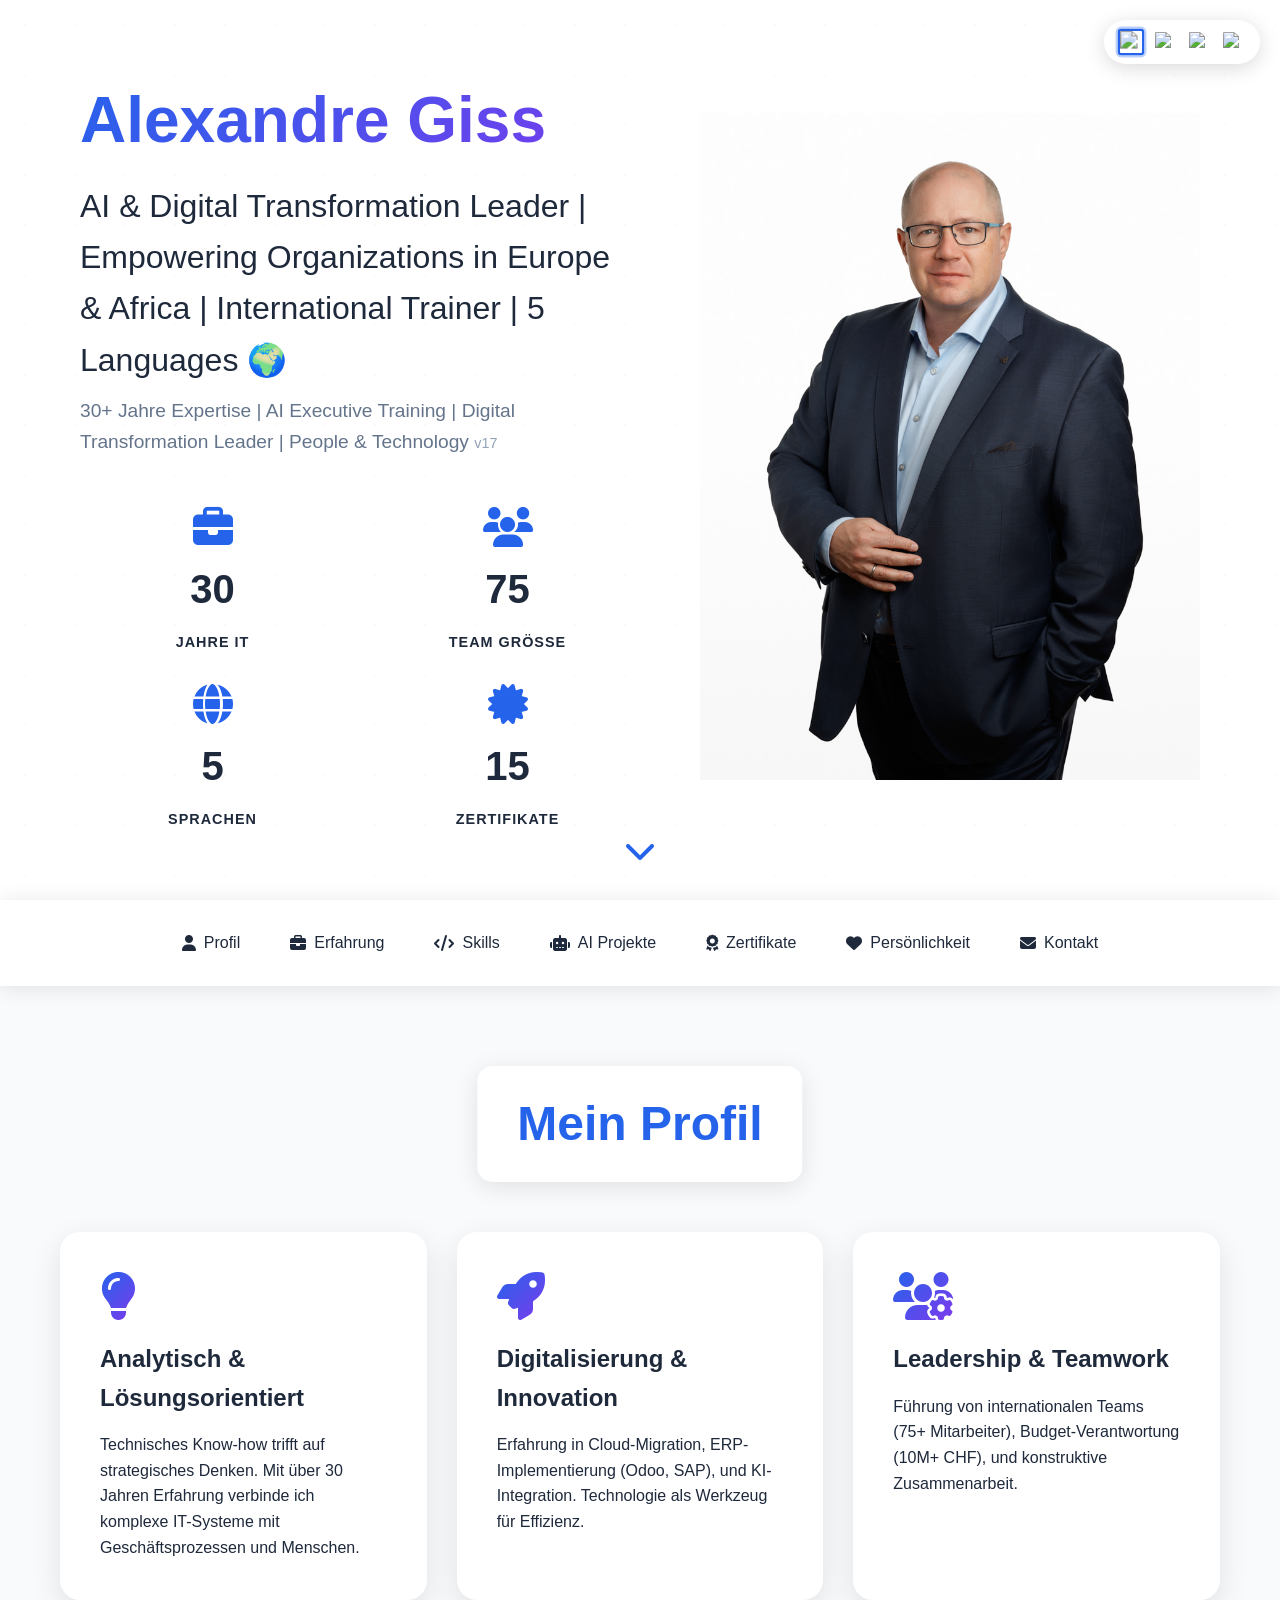
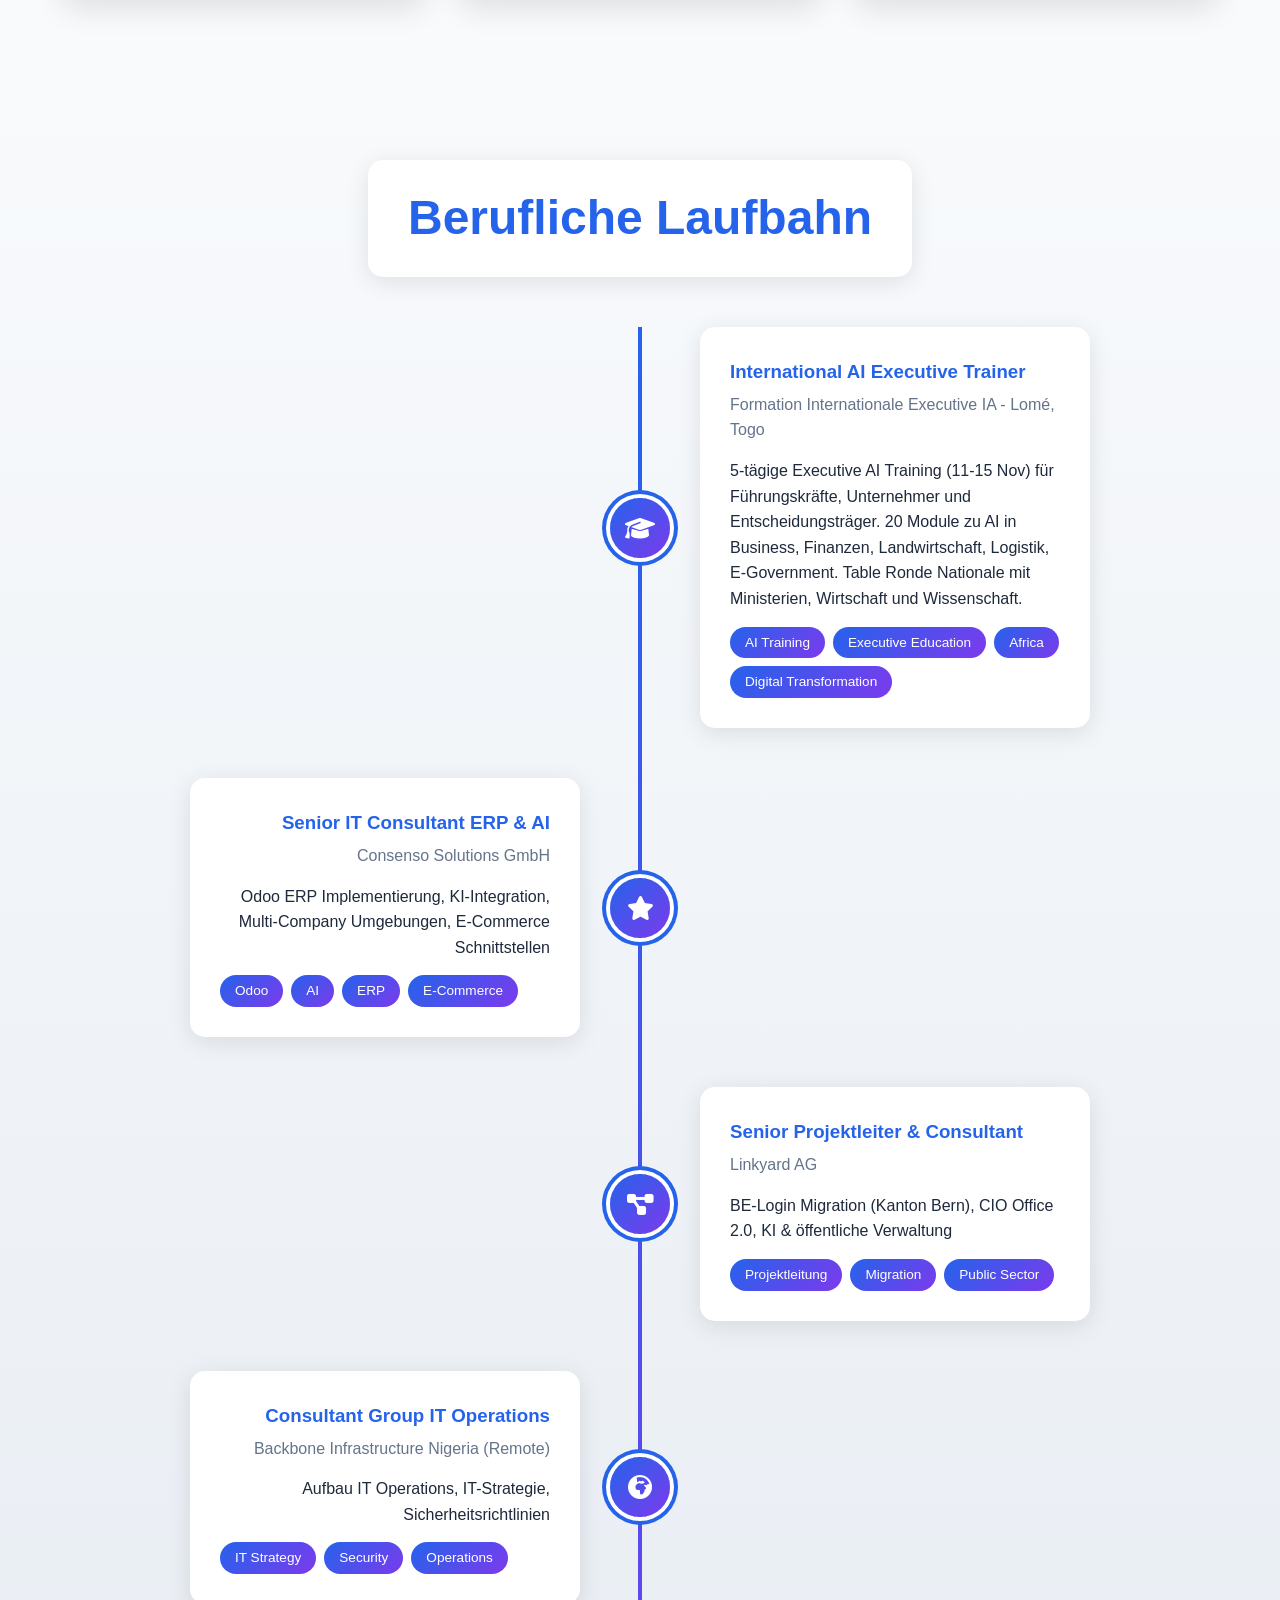
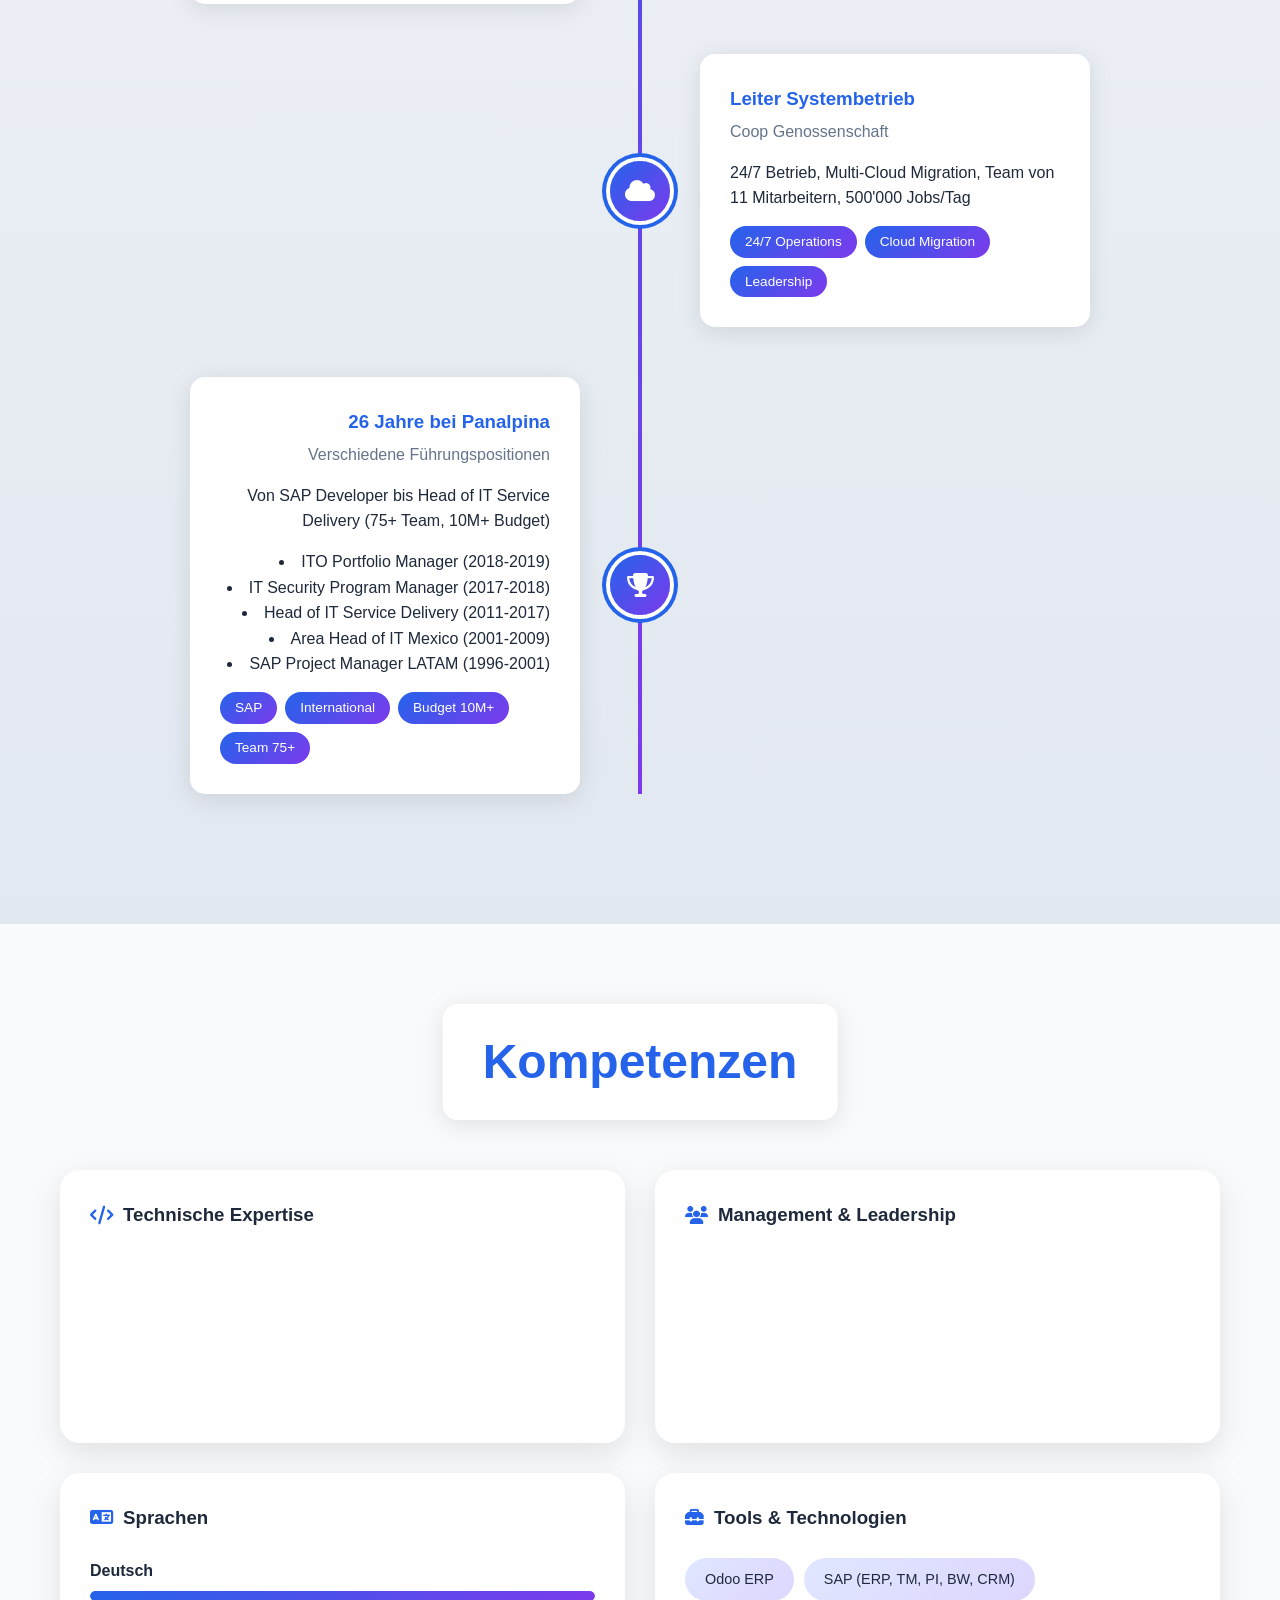
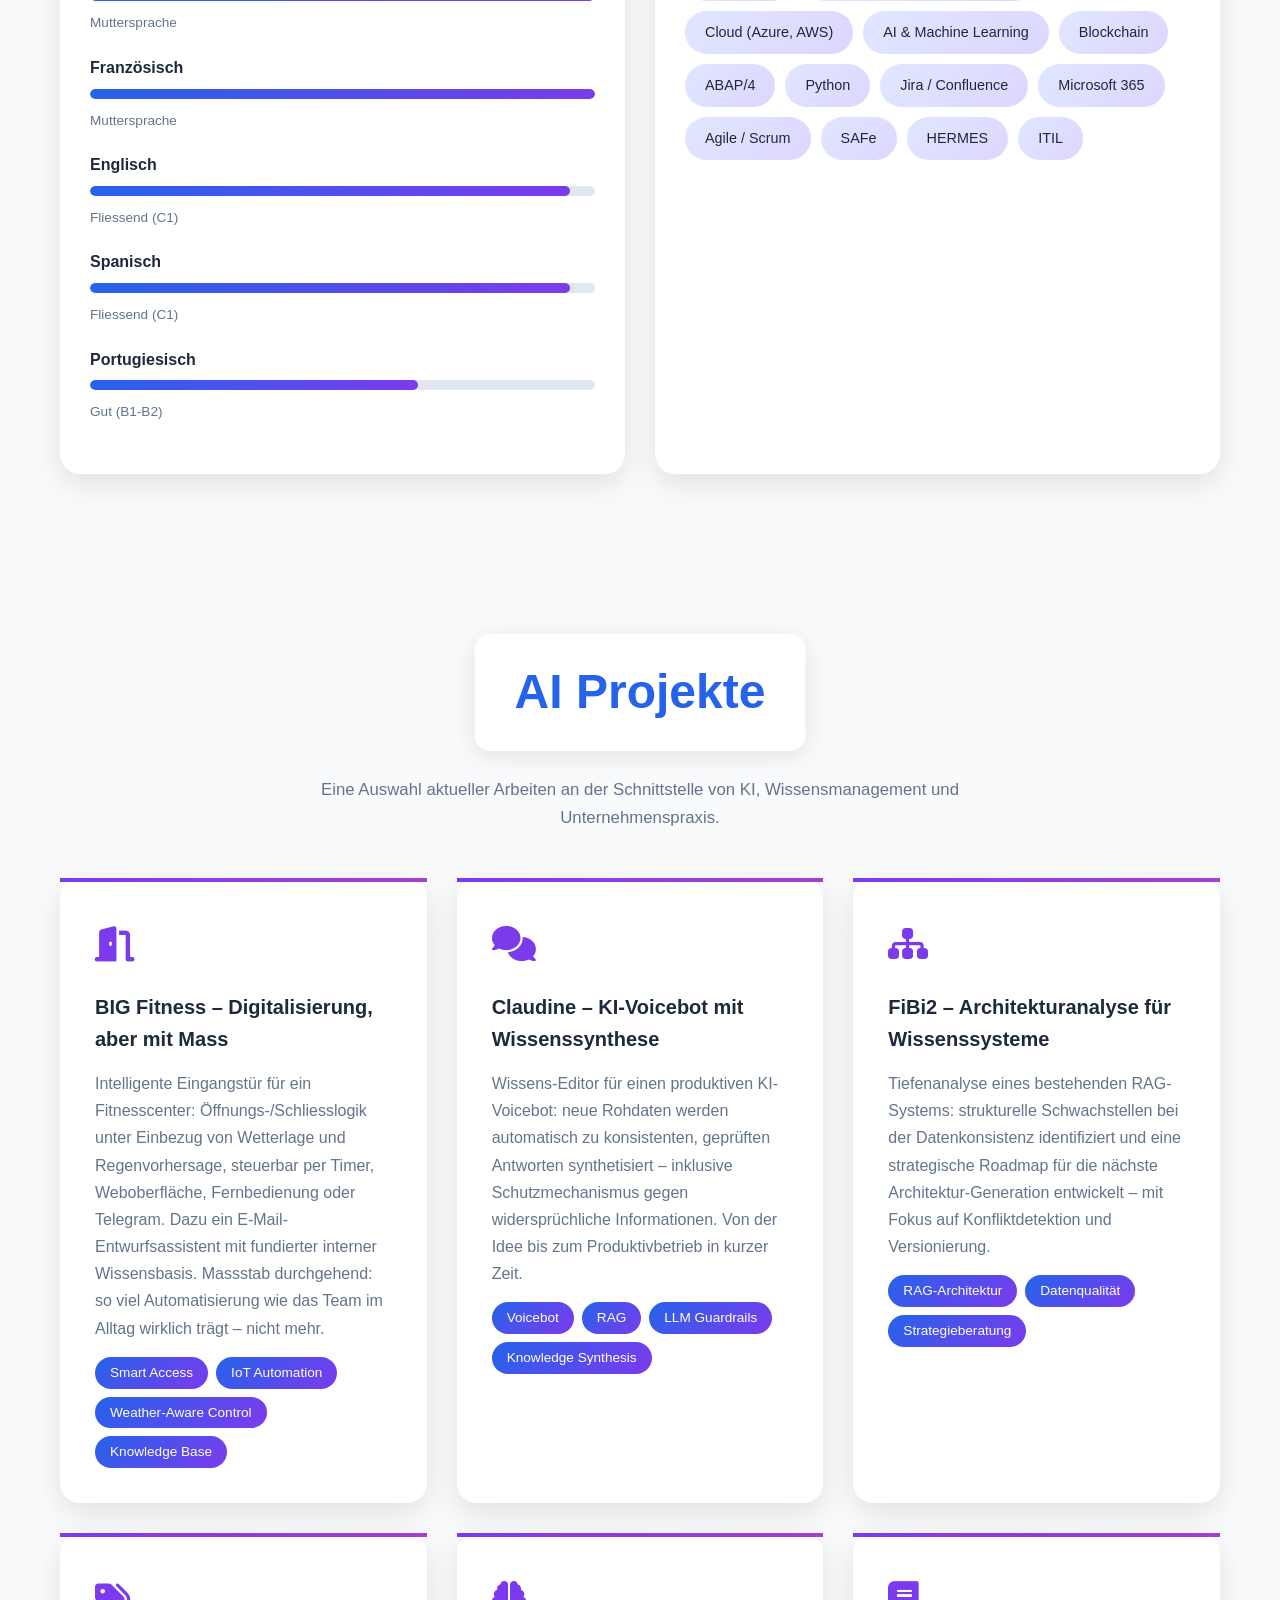
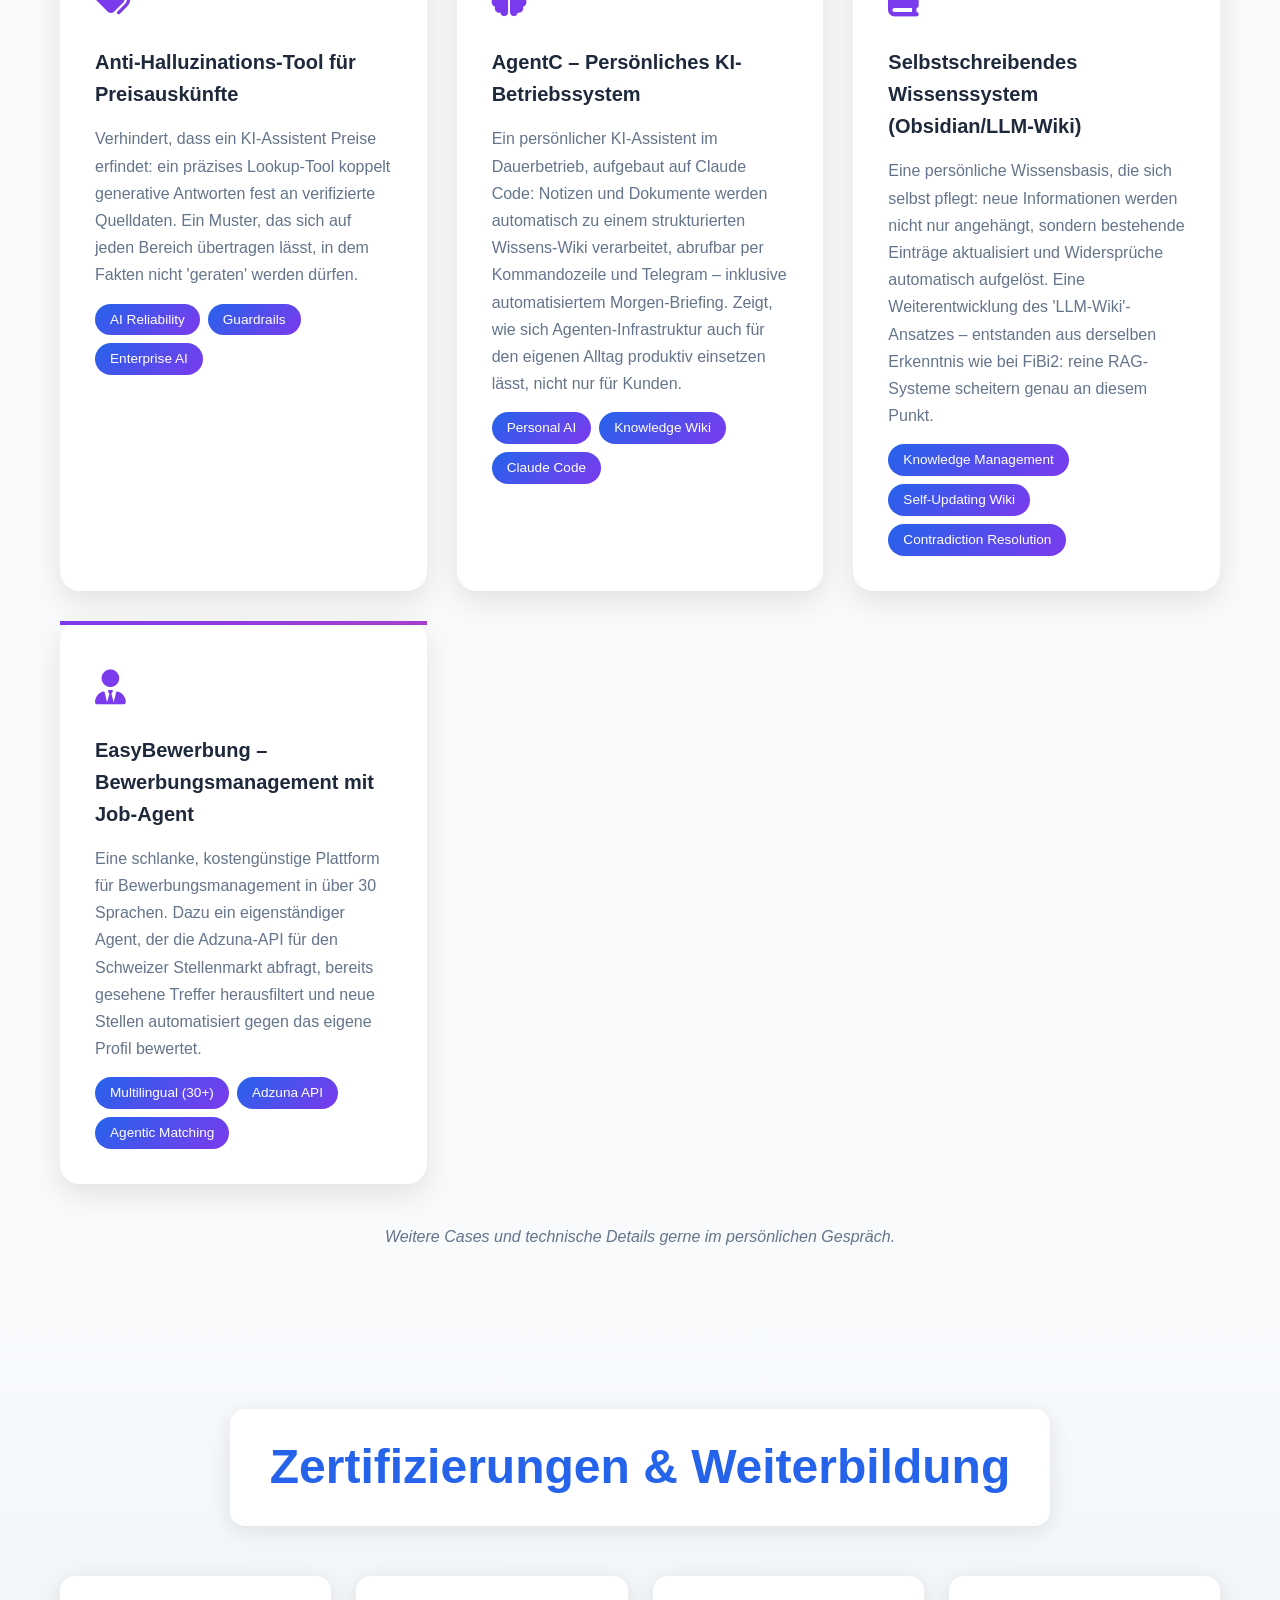
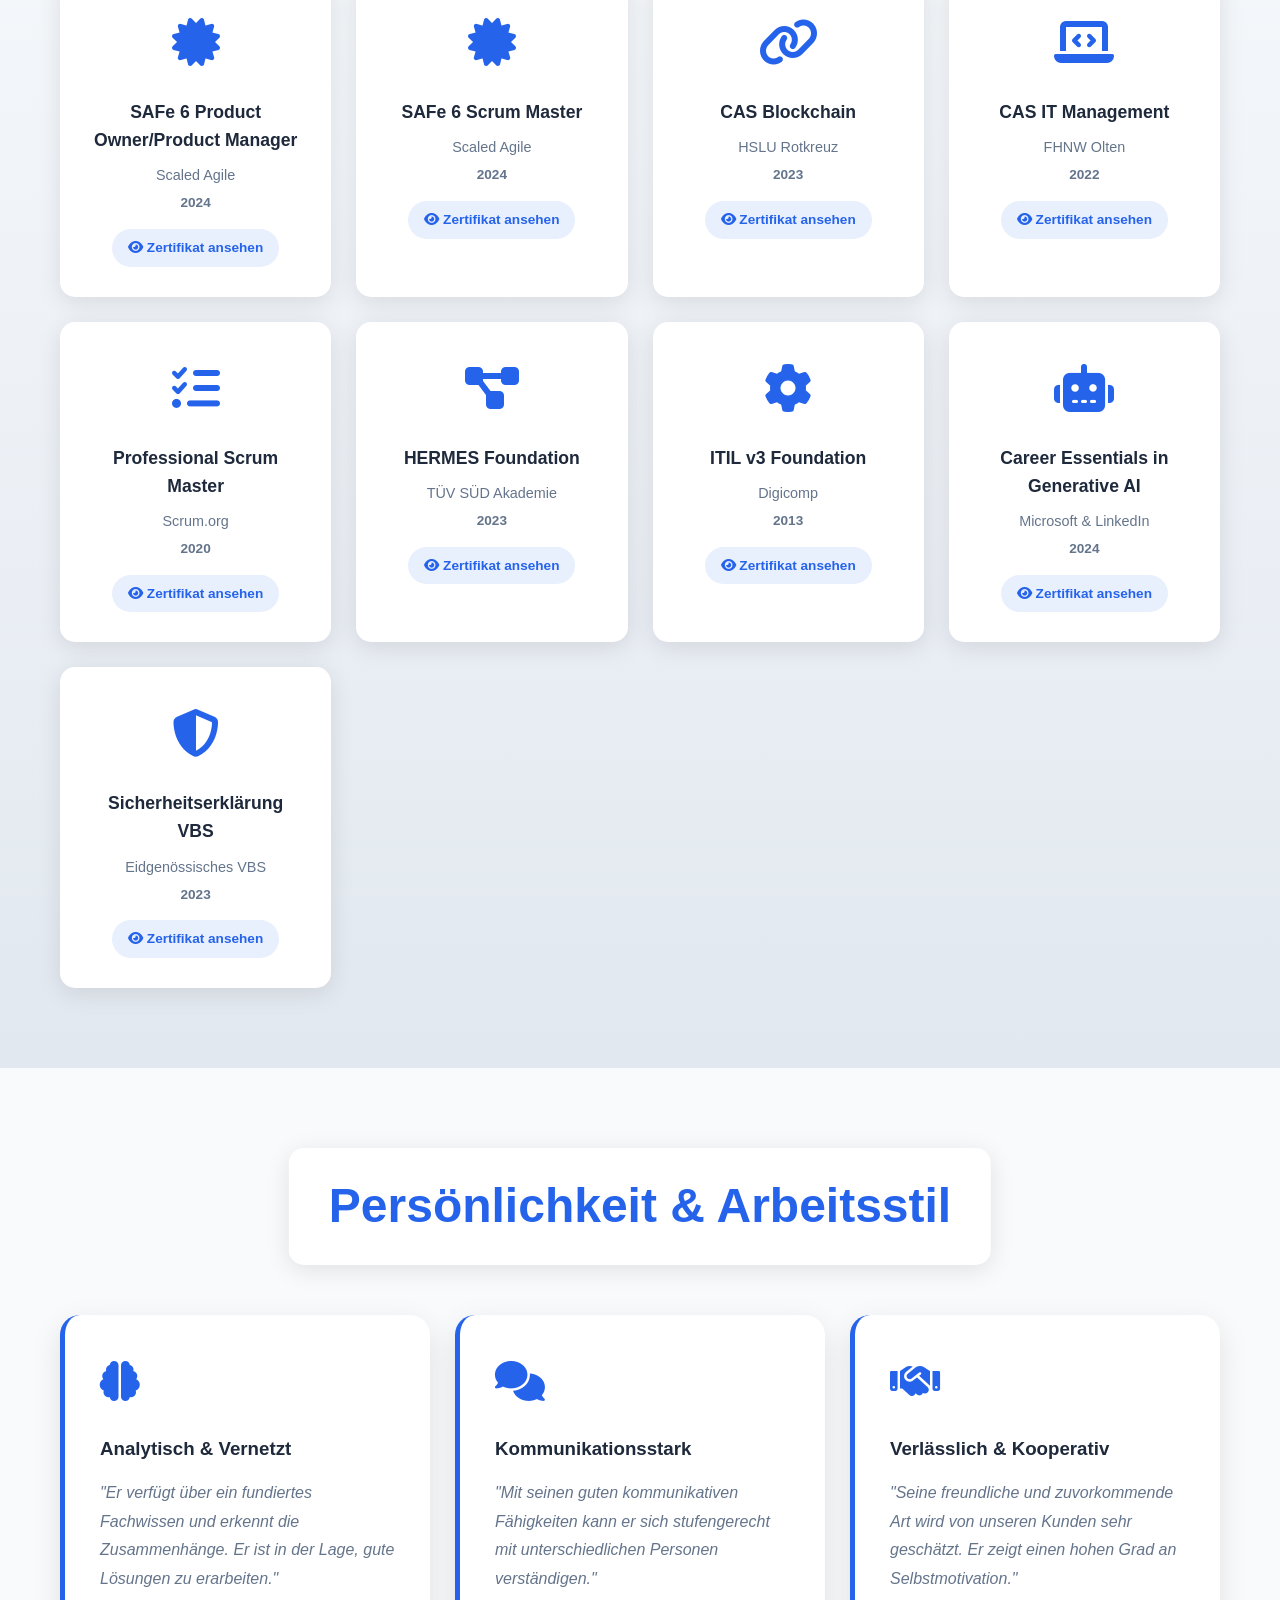
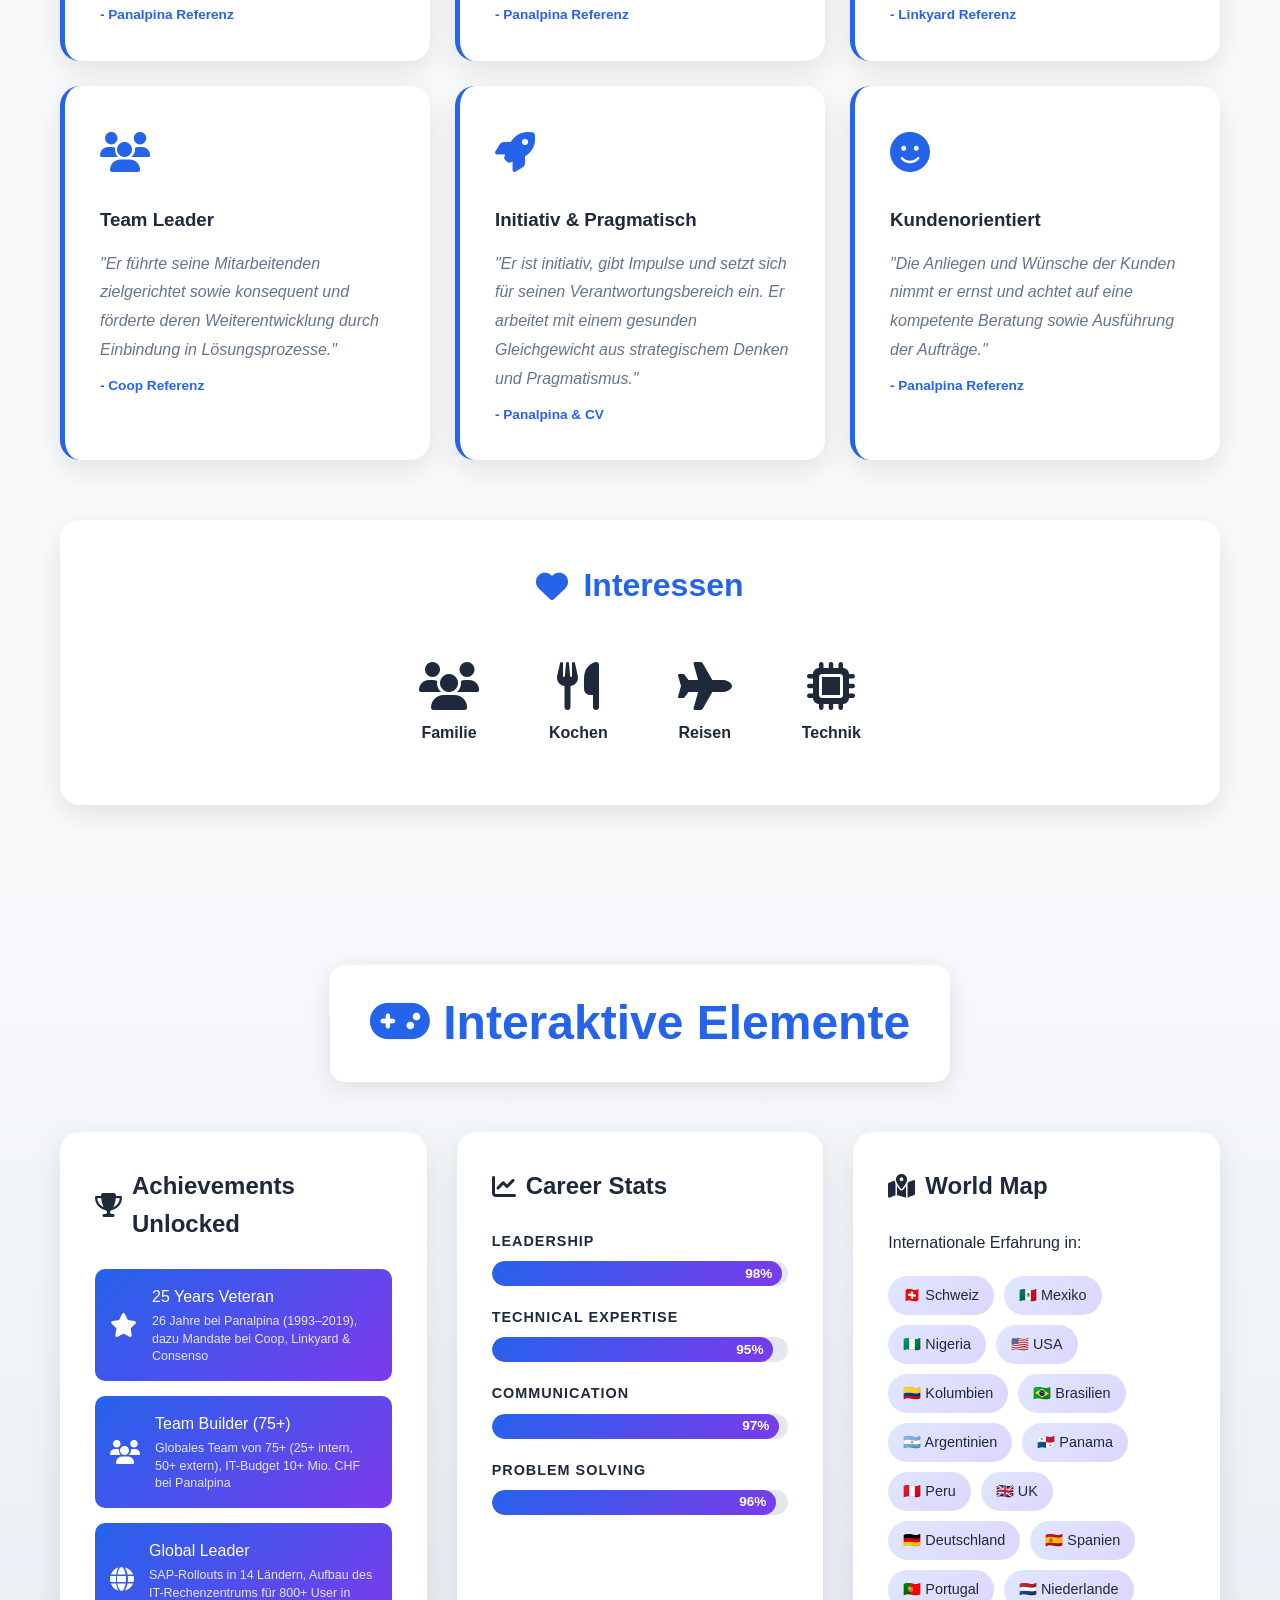
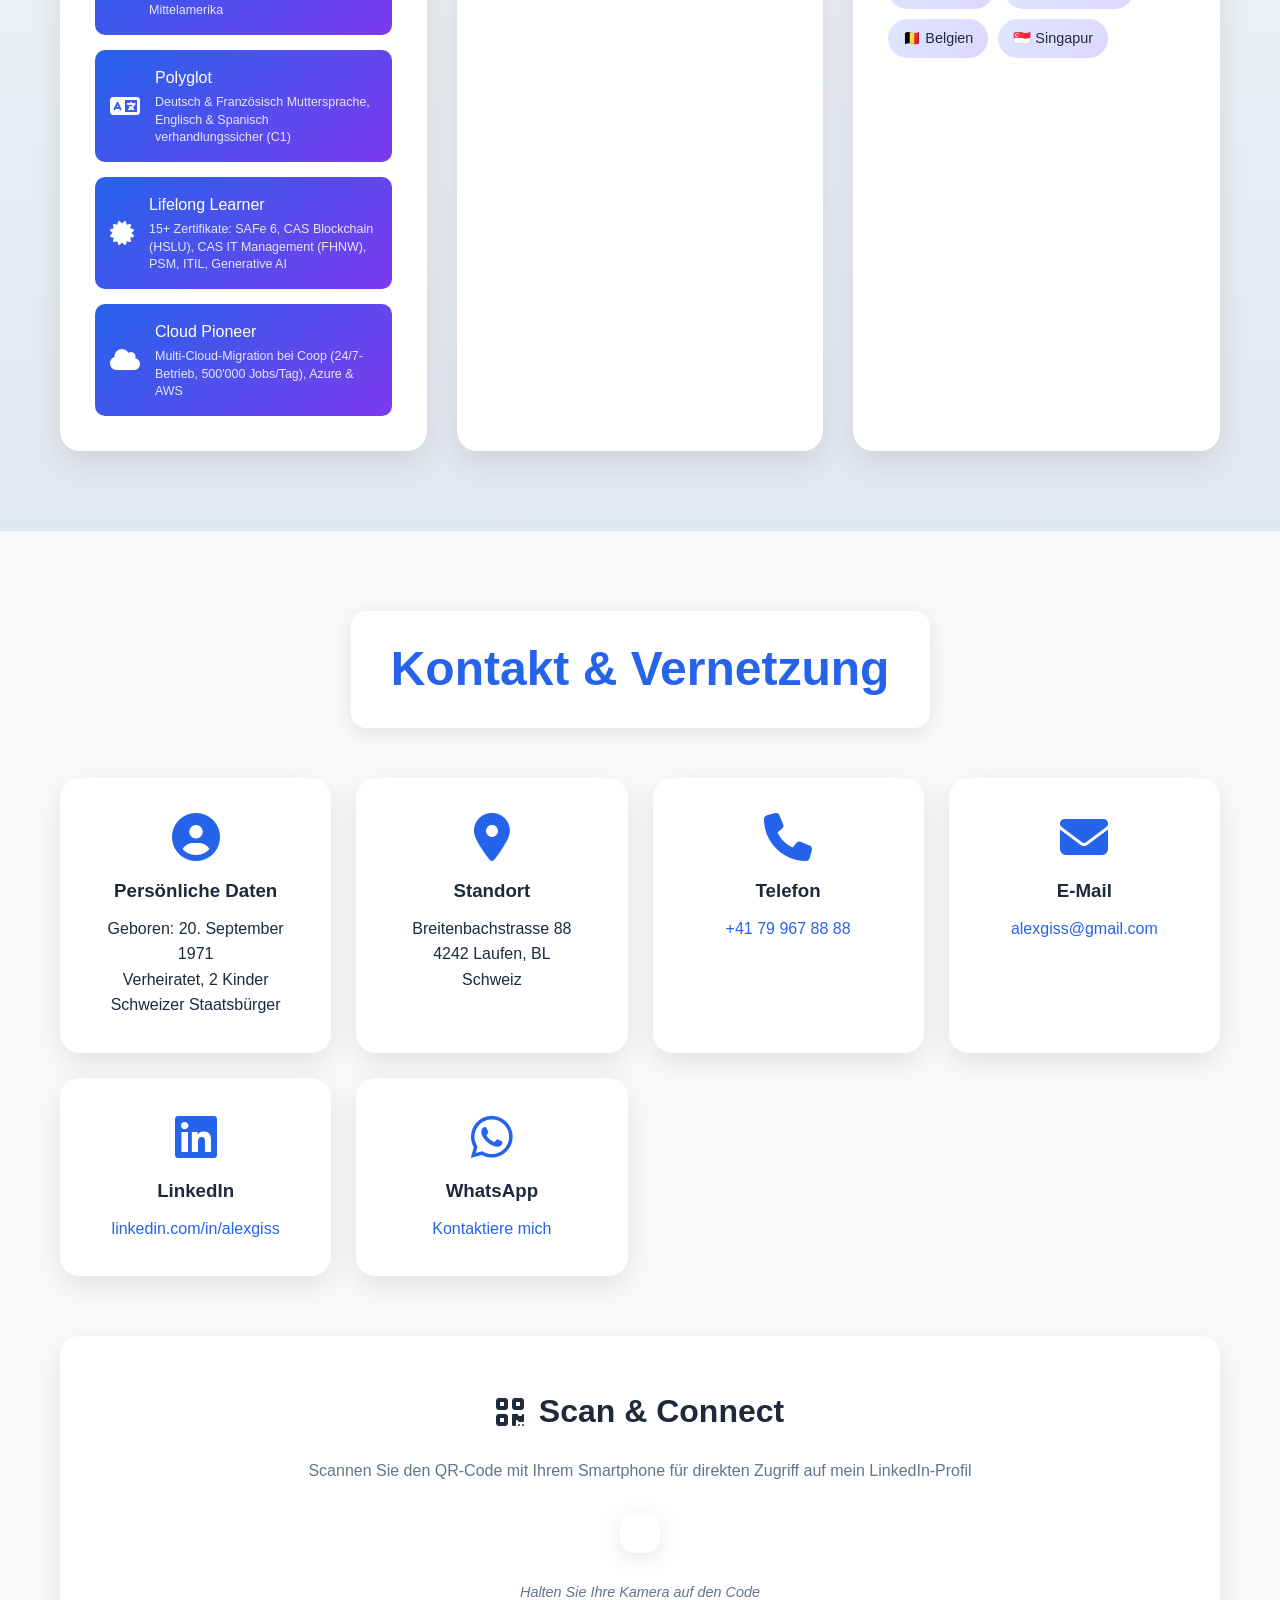
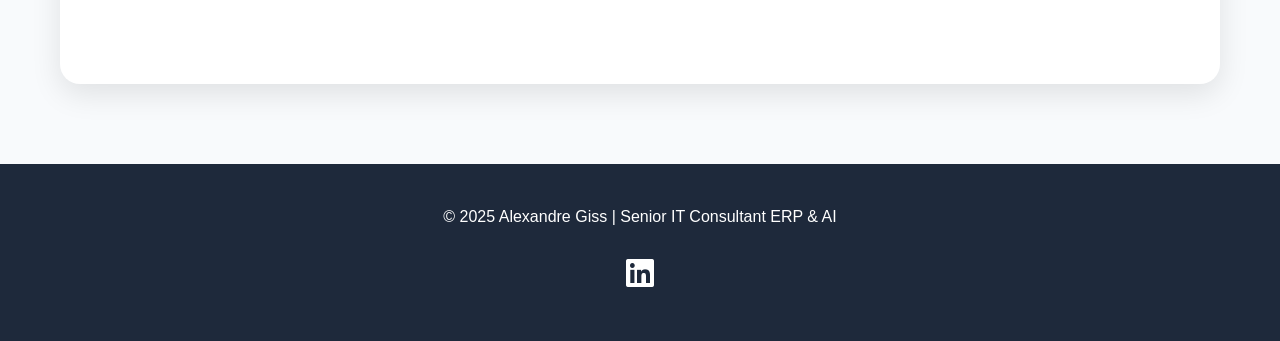
==== commit fe5df308: "Add EasyBewerbung case study Multilingual (30+) application management platform paired with an agent" ====
--- a/index-c.html
+++ b/index-c.html
@@ -13,9 +13,9 @@
     <meta name="twitter:title" content="Alexandre Giss - AI & Digital Transformation Leader | International Trainer">
     <meta name="twitter:description" content="AI & Digital Transformation Leader | Empowering Organizations in Europe & Africa | International Trainer | 30+ Years Expertise">
     <link rel="stylesheet" href="styles.css">
-    <link rel="stylesheet" href="https://cdnjs.cloudflare.com/ajax/libs/font-awesome/6.4.0/css/all.min.css">
-    <script src="https://cdn.jsdelivr.net/npm/chart.js@4.4.0/dist/chart.umd.min.js"></script>
-    <script src="https://cdnjs.cloudflare.com/ajax/libs/qrcodejs/1.0.0/qrcode.min.js"></script>
+    <link rel="stylesheet" href="https://cdnjs.cloudflare.com/ajax/libs/font-awesome/6.4.0/css/all.min.css" integrity="sha384-iw3OoTErCYJJB9mCa8LNS2hbsQ7M3C0EpIsO/H5+EGAkPGc6rk+V8i04oW/K5xq0" crossorigin="anonymous">
+    <script src="https://cdn.jsdelivr.net/npm/chart.js@4.4.0/dist/chart.umd.min.js" integrity="sha384-e6nUZLBkQ86NJ6TVVKAeSaK8jWa3NhkYWZFomE39AvDbQWeie9PlQqM3pmYW5d1g" crossorigin="anonymous"></script>
+    <script src="https://cdnjs.cloudflare.com/ajax/libs/qrcodejs/1.0.0/qrcode.min.js" integrity="sha384-3zSEDfvllQohrq0PHL1fOXJuC/jSOO34H46t6UQfobFOmxE5BpjjaIJY5F2/bMnU" crossorigin="anonymous"></script>
 </head>
 <body>
     <!-- Language Switcher -->
@@ -354,6 +354,16 @@
                         <span class="tag">Knowledge Management</span>
                         <span class="tag">Self-Updating Wiki</span>
                         <span class="tag">Contradiction Resolution</span>
+                    </div>
+                </div>
+                <div class="case-study-card">
+                    <div class="case-study-icon"><i class="fas fa-user-tie"></i></div>
+                    <h3 data-de="EasyBewerbung – Bewerbungsmanagement mit Job-Agent" data-en="EasyBewerbung – Application Management with Job Agent" data-fr="EasyBewerbung – Gestion des candidatures avec agent d'emploi" data-es="EasyBewerbung – Gestión de candidaturas con agente de empleo">EasyBewerbung – Bewerbungsmanagement mit Job-Agent</h3>
+                    <p data-de="Eine schlanke, kostengünstige Plattform für Bewerbungsmanagement in über 30 Sprachen. Dazu ein eigenständiger Agent, der die Adzuna-API für den Schweizer Stellenmarkt abfragt, bereits gesehene Treffer herausfiltert und neue Stellen automatisiert gegen das eigene Profil bewertet." data-en="A lean, affordable platform for managing job applications in 30+ languages. Paired with a standalone agent that queries the Adzuna API for the Swiss job market, filters out already-seen listings, and automatically rates new postings against your own profile." data-fr="Une plateforme simple et abordable pour gérer les candidatures en plus de 30 langues. Associée à un agent autonome qui interroge l'API Adzuna pour le marché de l'emploi suisse, filtre les offres déjà vues et évalue automatiquement les nouvelles annonces par rapport à son propre profil." data-es="Una plataforma simple y económica para gestionar candidaturas en más de 30 idiomas. Combinada con un agente independiente que consulta la API de Adzuna para el mercado laboral suizo, filtra las ofertas ya vistas y evalúa automáticamente las nuevas vacantes según el propio perfil.">Eine schlanke, kostengünstige Plattform für Bewerbungsmanagement in über 30 Sprachen. Dazu ein eigenständiger Agent, der die Adzuna-API für den Schweizer Stellenmarkt abfragt, bereits gesehene Treffer herausfiltert und neue Stellen automatisiert gegen das eigene Profil bewertet.</p>
+                    <div class="tags">
+                        <span class="tag">Multilingual (30+)</span>
+                        <span class="tag">Adzuna API</span>
+                        <span class="tag">Agentic Matching</span>
                     </div>
                 </div>
             </div>
